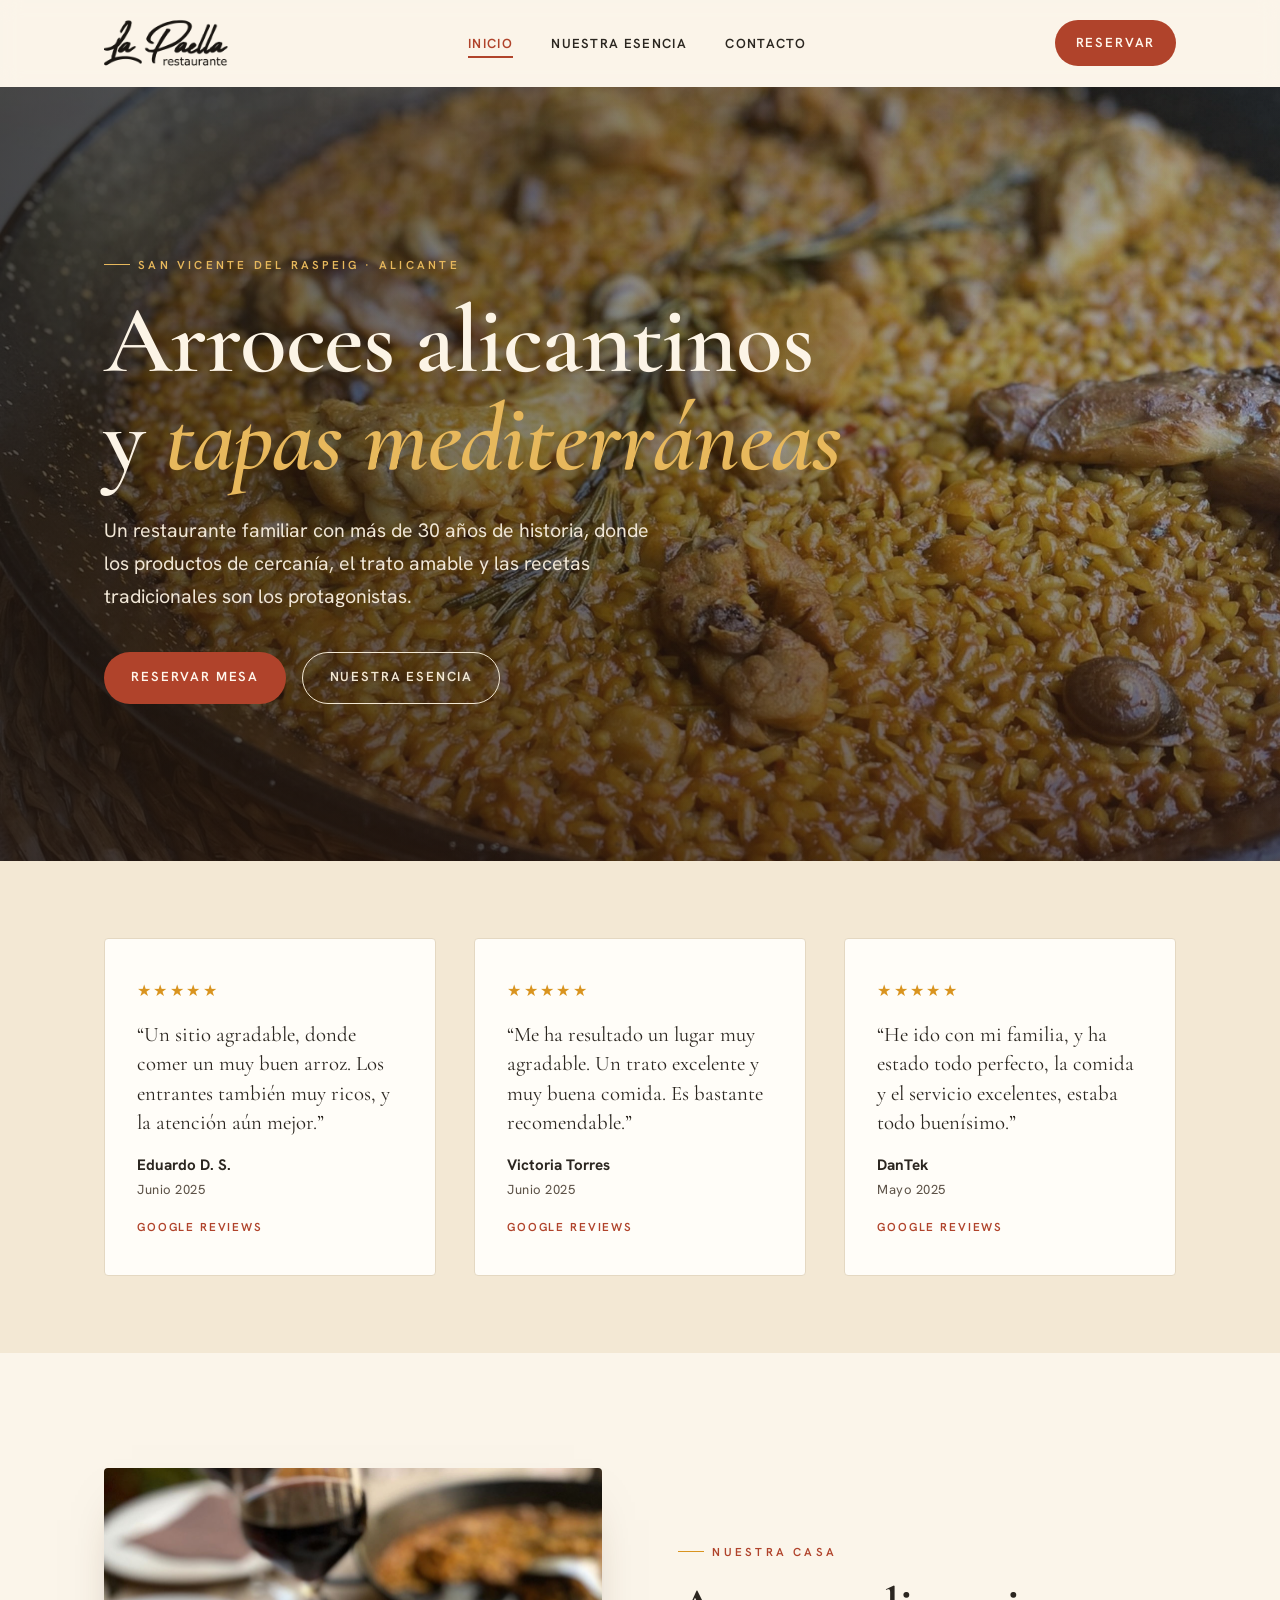
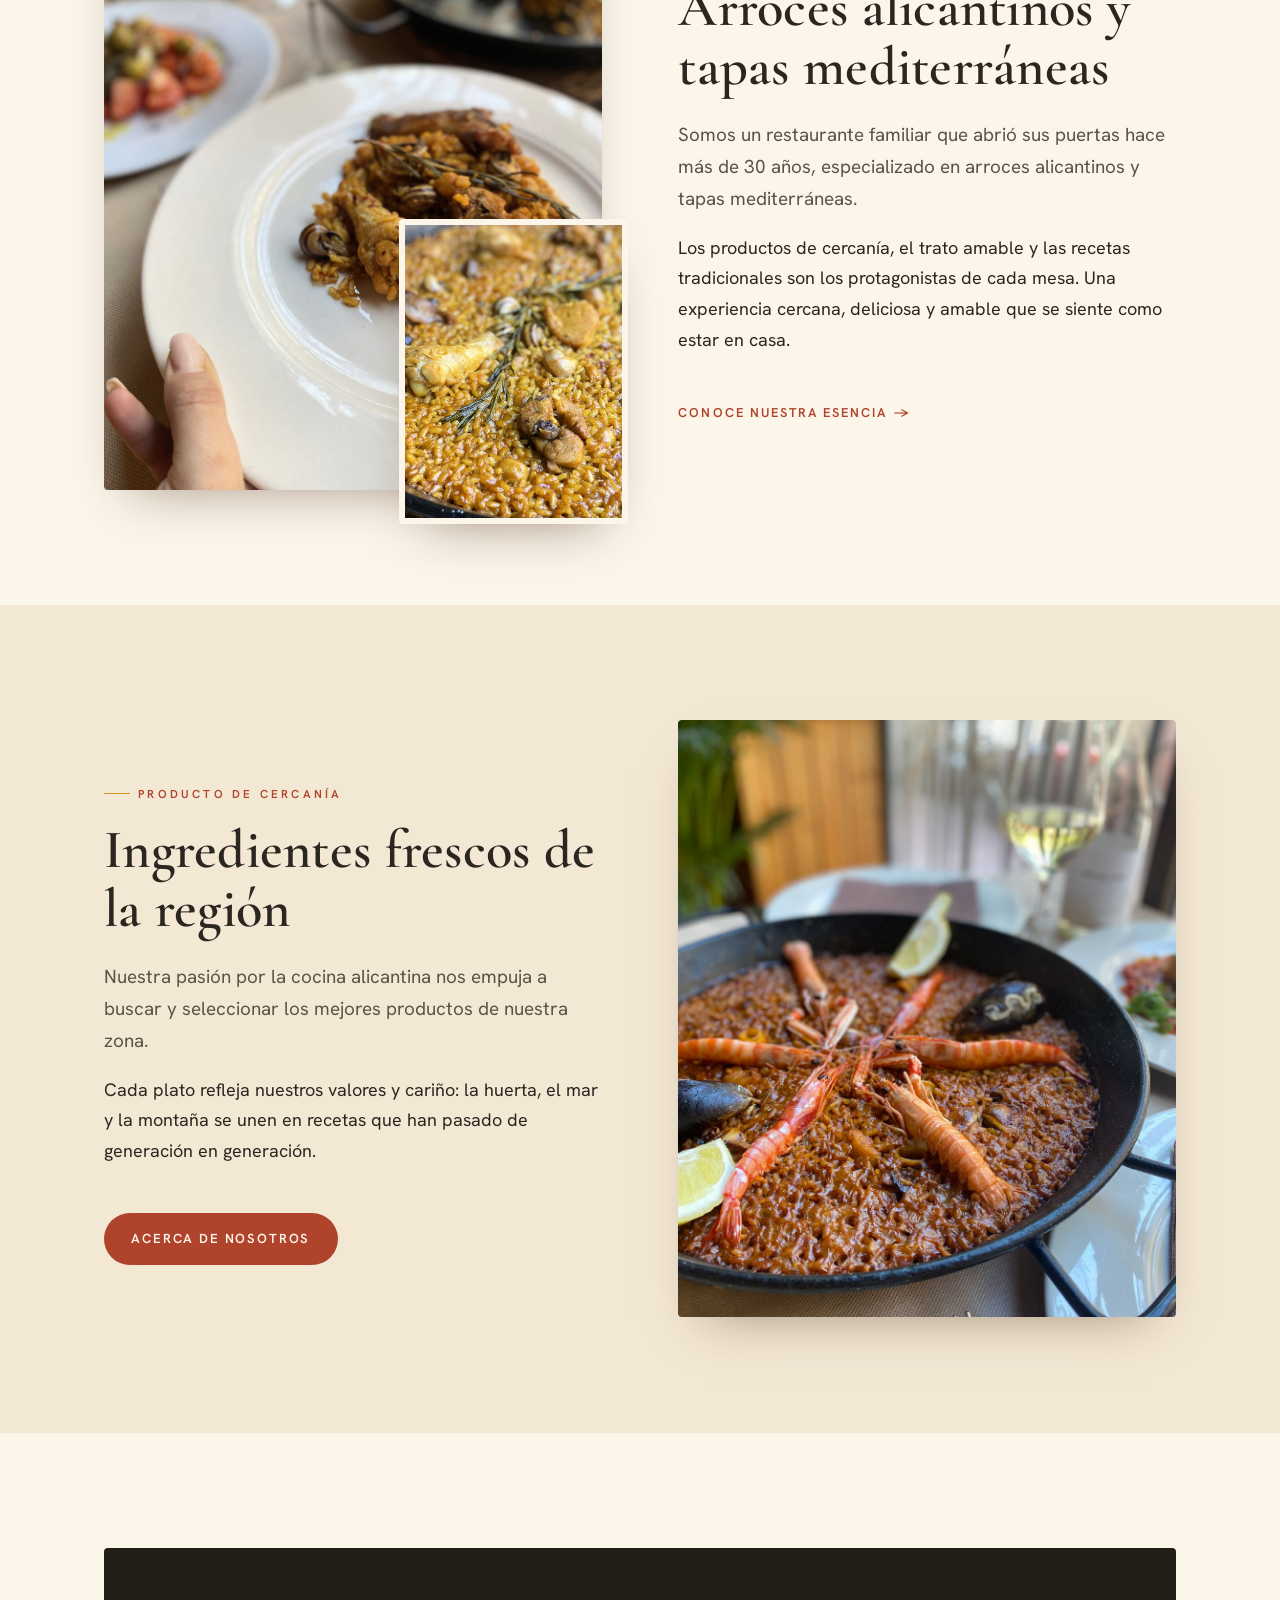
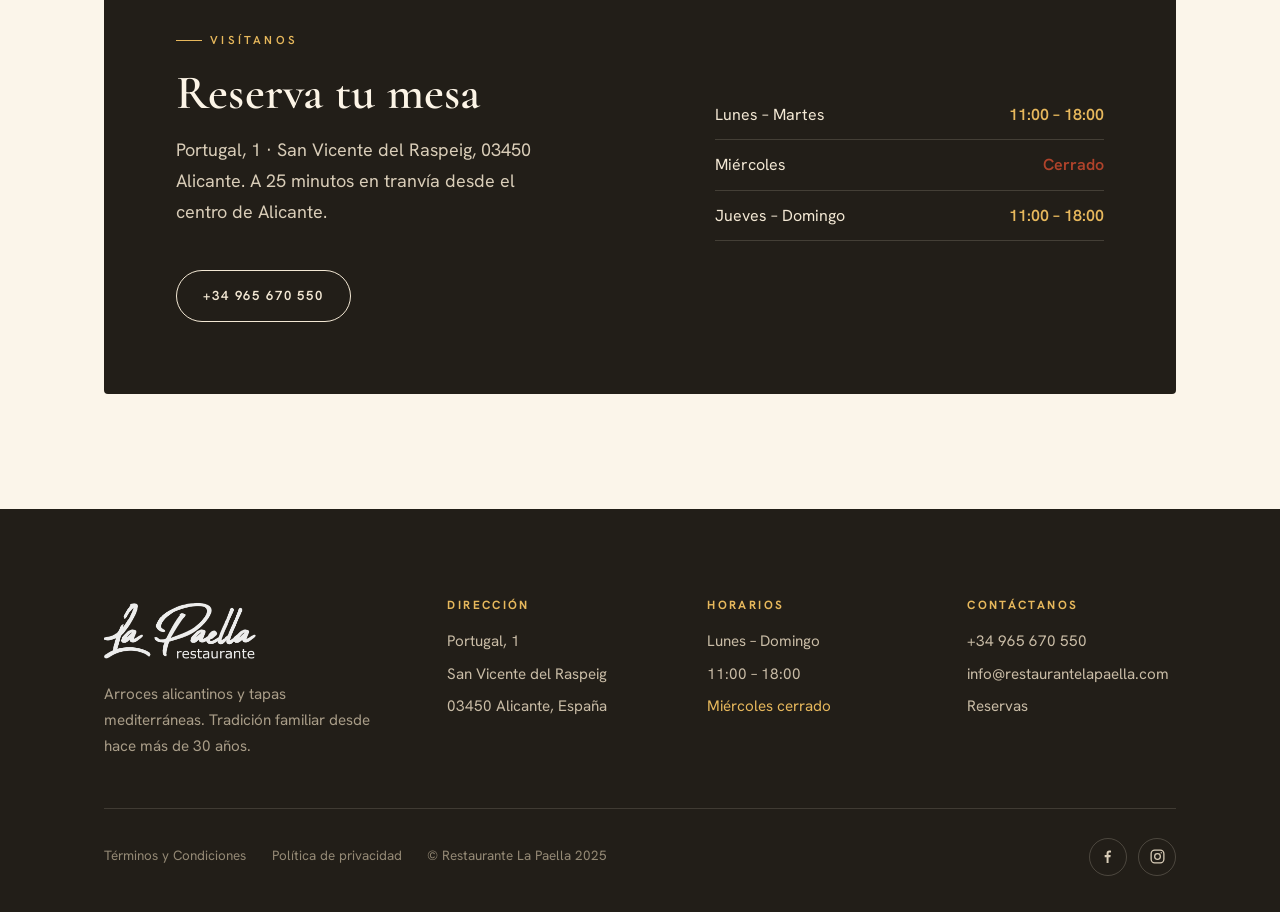
==== index.html @ 3f252e74 "Add files via upload" ====
<!DOCTYPE html>
<html lang="es">
<head>
<meta charset="UTF-8" />
<meta name="viewport" content="width=device-width, initial-scale=1" />
<title>Restaurante La Paella | Alicante</title>
<meta name="description" content="Restaurante La Paella está especializado en arroces de Alicante y tapas mediterráneas, donde el trato familiar y la hospitalidad completan una experiencia cercana, deliciosa y amable." />
<link rel="preconnect" href="https://fonts.googleapis.com" />
<link rel="preconnect" href="https://fonts.gstatic.com" crossorigin />
<link href="https://fonts.googleapis.com/css2?family=Cormorant+Garamond:ital,wght@0,400;0,500;0,600;0,700;1,400;1,500;1,600&family=Hanken+Grotesk:wght@400;500;600;700&display=swap" rel="stylesheet" />
<link rel="stylesheet" href="styles.css" />
</head>
<body>

<!-- ============ HEADER ============ -->
<header class="site-header">
  <div class="wrap nav">
    <a class="brand" href="index.html" aria-label="Restaurante La Paella — inicio">
      <img src="img/logo.png" alt="Restaurante La Paella" />
    </a>
    <button class="nav-toggle" aria-label="Abrir menú" aria-expanded="false"><span></span><span></span><span></span></button>
    <ul class="nav-links">
      <li><a href="index.html" class="active">Inicio</a></li>
      <li><a href="nuestra-esencia.html">Nuestra esencia</a></li>
      <li><a href="contacto.html">Contacto</a></li>
    </ul>
    <div class="nav-cta"><a class="btn btn-primary" href="tel:+34965670550">Reservar</a></div>
  </div>
</header>

<main>

<!-- ============ HERO ============ -->
<section class="hero">
  <img class="hero-bg" src="img/hero.jpg" alt="Arroz alicantino recién hecho" />
  <div class="wrap">
    <div class="hero-inner">
      <p class="eyebrow">San Vicente del Raspeig · Alicante</p>
      <h1>Arroces alicantinos y <em>tapas mediterráneas</em></h1>
      <p class="lead">Un restaurante familiar con más de 30 años de historia, donde los productos de cercanía, el trato amable y las recetas tradicionales son los protagonistas.</p>
      <div class="hero-actions">
        <a class="btn btn-primary" href="tel:+34965670550">Reservar mesa</a>
        <a class="btn btn-ghost light" href="nuestra-esencia.html">Nuestra esencia</a>
      </div>
    </div>
  </div>
</section>

<!-- ============ RESEÑAS ============ -->
<section class="section tight reviews">
  <div class="wrap">
    <div class="reviews-grid">
      <article class="review reveal">
        <div class="stars">★★★★★</div>
        <blockquote>“Un sitio agradable, donde comer un muy buen arroz. Los entrantes también muy ricos, y la atención aún mejor.”</blockquote>
        <div class="who"><strong>Eduardo D. S.</strong>Junio 2025</div>
        <a href="https://maps.app.goo.gl/wKK985CUQHAPB2dX6" target="_blank" rel="noopener">Google Reviews</a>
      </article>
      <article class="review reveal">
        <div class="stars">★★★★★</div>
        <blockquote>“Me ha resultado un lugar muy agradable. Un trato excelente y muy buena comida. Es bastante recomendable.”</blockquote>
        <div class="who"><strong>Victoria Torres</strong>Junio 2025</div>
        <a href="https://maps.app.goo.gl/SQvAb6a96hkcwhP96" target="_blank" rel="noopener">Google Reviews</a>
      </article>
      <article class="review reveal">
        <div class="stars">★★★★★</div>
        <blockquote>“He ido con mi familia, y ha estado todo perfecto, la comida y el servicio excelentes, estaba todo buenísimo.”</blockquote>
        <div class="who"><strong>DanTek</strong>Mayo 2025</div>
        <a href="https://maps.app.goo.gl/tTMEPfyHep7sGcgN9" target="_blank" rel="noopener">Google Reviews</a>
      </article>
    </div>
  </div>
</section>

<!-- ============ INTRO / HISTORIA ============ -->
<section class="section">
  <div class="wrap">
    <div class="split">
      <div class="split-media reveal">
        <div class="media-stack">
          <img class="img-main" src="img/home-portrait.jpg" alt="Plato tradicional de La Paella" />
          <img class="img-float" src="img/hero.jpg" alt="Detalle de un arroz alicantino" />
        </div>
      </div>
      <div class="split-body reveal">
        <p class="eyebrow">Nuestra casa</p>
        <h2>Arroces alicantinos y tapas mediterráneas</h2>
        <p class="lead">Somos un restaurante familiar que abrió sus puertas hace más de 30 años, especializado en arroces alicantinos y tapas mediterráneas.</p>
        <p>Los productos de cercanía, el trato amable y las recetas tradicionales son los protagonistas de cada mesa. Una experiencia cercana, deliciosa y amable que se siente como estar en casa.</p>
        <a class="textlink" href="nuestra-esencia.html">Conoce nuestra esencia</a>
      </div>
    </div>
  </div>
</section>

<!-- ============ INGREDIENTES ============ -->
<section class="section bg-cream-deep">
  <div class="wrap">
    <div class="split reverse">
      <div class="split-media reveal">
        <div class="single-media">
          <img src="img/ingredientes.jpeg" alt="Ingredientes frescos de la región de Alicante" />
        </div>
      </div>
      <div class="split-body reveal">
        <p class="eyebrow">Producto de cercanía</p>
        <h2>Ingredientes frescos de la región</h2>
        <p class="lead">Nuestra pasión por la cocina alicantina nos empuja a buscar y seleccionar los mejores productos de nuestra zona.</p>
        <p>Cada plato refleja nuestros valores y cariño: la huerta, el mar y la montaña se unen en recetas que han pasado de generación en generación.</p>
        <a class="btn btn-primary" href="nuestra-esencia.html">Acerca de nosotros</a>
      </div>
    </div>
  </div>
</section>

<!-- ============ HORARIOS / RESERVA ============ -->
<section class="section">
  <div class="wrap">
    <div class="band reveal">
      <div>
        <p class="eyebrow">Visítanos</p>
        <h2>Reserva tu mesa</h2>
        <p style="color:#D9CDB8; margin-top:1rem; max-width:36ch;">Portugal, 1 · San Vicente del Raspeig, 03450 Alicante. A 25 minutos en tranvía desde el centro de Alicante.</p>
        <a class="btn btn-ghost light" href="tel:+34965670550" style="margin-top:1.6rem;">+34 965 670 550</a>
      </div>
      <div class="hours-table">
        <div class="hours-row"><span>Lunes – Martes</span><span>11:00 – 18:00</span></div>
        <div class="hours-row closed"><span>Miércoles</span><span>Cerrado</span></div>
        <div class="hours-row"><span>Jueves – Domingo</span><span>11:00 – 18:00</span></div>
      </div>
    </div>
  </div>
</section>

</main>

<!-- ============ FOOTER ============ -->
<footer class="site-footer">
  <div class="wrap">
    <div class="footer-grid">
      <div class="footer-brand">
        <img src="img/logo.png" alt="Restaurante La Paella" />
        <p>Arroces alicantinos y tapas mediterráneas. Tradición familiar desde hace más de 30 años.</p>
      </div>
      <div class="footer-col">
        <h4>Dirección</h4>
        <p>Portugal, 1</p>
        <p>San Vicente del Raspeig</p>
        <p>03450 Alicante, España</p>
      </div>
      <div class="footer-col">
        <h4>Horarios</h4>
        <p>Lunes – Domingo</p>
        <p>11:00 – 18:00</p>
        <p style="color:var(--saffron-soft);">Miércoles cerrado</p>
      </div>
      <div class="footer-col">
        <h4>Contáctanos</h4>
        <p><a href="tel:+34965670550">+34 965 670 550</a></p>
        <p><a href="mailto:info@restaurantelapaella.com">info@restaurantelapaella.com</a></p>
        <p><a href="contacto.html">Reservas</a></p>
      </div>
    </div>
    <div class="footer-bottom">
      <div class="footer-legal">
        <a href="terminos.html">Términos y Condiciones</a>
        <a href="privacidad.html">Política de privacidad</a>
        <span>© Restaurante La Paella 2025</span>
      </div>
      <div class="footer-social">
        <a href="https://www.facebook.com/restaurantelapaellaalicante/" target="_blank" rel="noopener" aria-label="Facebook"><svg viewBox="0 0 24 24" fill="currentColor"><path d="M13.5 21v-8h2.6l.4-3h-3V8c0-.9.3-1.5 1.6-1.5H17V3.9C16.5 3.8 15.6 3.7 14.6 3.7c-2.3 0-3.9 1.4-3.9 4V10H8v3h2.7v8h2.8z"/></svg></a>
        <a href="https://www.instagram.com/lapaellaalicante/" target="_blank" rel="noopener" aria-label="Instagram"><svg viewBox="0 0 24 24" fill="none" stroke="currentColor" stroke-width="1.8"><rect x="3" y="3" width="18" height="18" rx="5"/><circle cx="12" cy="12" r="4"/><circle cx="17.3" cy="6.7" r="1" fill="currentColor" stroke="none"/></svg></a>
      </div>
    </div>
  </div>
</footer>

<script src="script.js"></script>
</body>
</html>
---- styles.css ----
/* =========================================================
   Restaurante La Paella — Diseño mediterráneo cálido
   ========================================================= */

:root {
  /* Paleta inspirada en la paella: azafrán, pimentón, oliva, arroz */
  --cream:       #FBF5EA;
  --cream-deep:  #F3E8D4;
  --card:        #FFFDF8;
  --ink:         #2B2620;
  --ink-soft:    #5C5247;
  --ink-faint:   #8A7F71;
  --paprika:     #B0432B;
  --paprika-dark:#8C3320;
  --saffron:     #D9941F;
  --saffron-soft:#E7B85C;
  --olive:       #6E7544;
  --line:        #E4D8C2;
  --line-soft:   #EFE6D5;

  --serif: "Cormorant Garamond", Georgia, "Times New Roman", serif;
  --sans:  "Hanken Grotesk", -apple-system, BlinkMacSystemFont, "Segoe UI", sans-serif;

  --maxw: 1200px;
  --gutter: clamp(20px, 5vw, 64px);
  --radius: 4px;
}

* { box-sizing: border-box; }

html { scroll-behavior: smooth; }

body {
  margin: 0;
  background: var(--cream);
  color: var(--ink);
  font-family: var(--sans);
  font-size: 18px;
  line-height: 1.7;
  -webkit-font-smoothing: antialiased;
  text-rendering: optimizeLegibility;
}

img { display: block; max-width: 100%; }

a { color: inherit; }

/* ---------- Tipografía ---------- */
h1, h2, h3, h4 {
  font-family: var(--serif);
  font-weight: 600;
  line-height: 1.08;
  margin: 0;
  letter-spacing: 0.005em;
}

.eyebrow {
  font-family: var(--sans);
  font-size: 0.72rem;
  font-weight: 600;
  letter-spacing: 0.28em;
  text-transform: uppercase;
  color: var(--paprika);
  margin: 0 0 1.1rem;
  display: inline-flex;
  align-items: center;
  gap: 0.7em;
}
.eyebrow::before {
  content: "";
  width: 26px;
  height: 1px;
  background: var(--saffron);
}
.eyebrow.center { justify-content: center; }
.eyebrow.center::after {
  content: "";
  width: 26px;
  height: 1px;
  background: var(--saffron);
}

p { margin: 0 0 1.1rem; }
p:last-child { margin-bottom: 0; }

.lead {
  font-size: 1.18rem;
  color: var(--ink-soft);
}

/* ---------- Layout helpers ---------- */
.wrap {
  width: 100%;
  max-width: var(--maxw);
  margin: 0 auto;
  padding-left: var(--gutter);
  padding-right: var(--gutter);
}
.section { padding: clamp(64px, 9vw, 130px) 0; }
.section.tight { padding: clamp(48px, 6vw, 84px) 0; }

.bg-cream-deep { background: var(--cream-deep); }
.bg-ink { background: #221E18; color: #F3E8D4; }

/* ---------- Botones ---------- */
.btn {
  display: inline-flex;
  align-items: center;
  gap: 0.6em;
  font-family: var(--sans);
  font-size: 0.82rem;
  font-weight: 600;
  letter-spacing: 0.14em;
  text-transform: uppercase;
  text-decoration: none;
  padding: 1.05em 2em;
  border-radius: 999px;
  border: 1.5px solid transparent;
  cursor: pointer;
  transition: transform .25s ease, background .25s ease, color .25s ease, border-color .25s ease;
}
.btn-primary {
  background: var(--paprika);
  color: #FFF6EC;
}
.btn-primary:hover { background: var(--paprika-dark); transform: translateY(-2px); }

.btn-ghost {
  border-color: currentColor;
  color: var(--ink);
}
.btn-ghost:hover { background: var(--ink); color: var(--cream); border-color: var(--ink); transform: translateY(-2px); }

.btn-ghost.light { color: #F3E8D4; }
.btn-ghost.light:hover { background: #F3E8D4; color: var(--ink); border-color: #F3E8D4; }

.textlink {
  font-family: var(--sans);
  font-size: 0.8rem;
  font-weight: 600;
  letter-spacing: 0.16em;
  text-transform: uppercase;
  text-decoration: none;
  color: var(--paprika);
  display: inline-flex;
  align-items: center;
  gap: 0.55em;
  transition: gap .25s ease;
}
.textlink:hover { gap: 0.95em; }
.textlink::after { content: "→"; font-size: 1.05em; }

/* ---------- Header ---------- */
.site-header {
  position: sticky;
  top: 0;
  z-index: 50;
  background: rgba(251, 245, 234, 0.82);
  backdrop-filter: blur(10px);
  border-bottom: 1px solid transparent;
  transition: border-color .3s ease, background .3s ease;
}
.site-header.scrolled { border-bottom-color: var(--line); }
.nav {
  display: flex;
  align-items: center;
  justify-content: space-between;
  gap: 2rem;
  height: 86px;
}
.brand img { height: 52px; width: auto; }
.nav-links {
  display: flex;
  align-items: center;
  gap: clamp(1.4rem, 3vw, 2.8rem);
  list-style: none;
  margin: 0;
  padding: 0;
}
.nav-links a {
  font-size: 0.82rem;
  font-weight: 600;
  letter-spacing: 0.1em;
  text-transform: uppercase;
  text-decoration: none;
  color: var(--ink);
  position: relative;
  padding: 0.4em 0;
  transition: color .2s ease;
}
.nav-links a::after {
  content: "";
  position: absolute;
  left: 0; bottom: 0;
  width: 0; height: 1.5px;
  background: var(--paprika);
  transition: width .28s ease;
}
.nav-links a:hover { color: var(--paprika); }
.nav-links a:hover::after,
.nav-links a.active::after { width: 100%; }
.nav-links a.active { color: var(--paprika); }

.nav-cta { margin-left: 0.5rem; }
.nav-cta .btn { padding: 0.8em 1.5em; }

.nav-toggle {
  display: none;
  background: none;
  border: none;
  cursor: pointer;
  padding: 8px;
  flex-direction: column;
  gap: 5px;
}
.nav-toggle span {
  width: 26px; height: 2px;
  background: var(--ink);
  transition: transform .3s ease, opacity .3s ease;
}

/* ---------- Hero ---------- */
.hero {
  position: relative;
  min-height: clamp(560px, 86vh, 820px);
  display: flex;
  align-items: center;
  color: #FCF4E6;
  overflow: hidden;
}
.hero-bg {
  position: absolute;
  inset: 0;
  object-fit: cover;
  width: 100%;
  height: 100%;
  z-index: 0;
}
.hero::after {
  content: "";
  position: absolute;
  inset: 0;
  background:
    linear-gradient(90deg, rgba(30,22,14,.66) 0%, rgba(30,22,14,.30) 55%, rgba(30,22,14,.12) 100%),
    linear-gradient(180deg, rgba(34,28,20,.30) 0%, rgba(34,28,20,.22) 35%, rgba(50,24,12,.62) 100%);
  z-index: 1;
}
.hero .wrap { position: relative; z-index: 2; }
.hero-inner { max-width: 760px; padding: 60px 0; }
.hero .eyebrow { color: var(--saffron-soft); }
.hero .eyebrow::before { background: var(--saffron-soft); }
.hero h1 {
  font-size: clamp(3rem, 8vw, 6rem);
  font-weight: 600;
  line-height: 1.02;
  letter-spacing: -0.01em;
}
.hero h1 em {
  font-style: italic;
  color: var(--saffron-soft);
}
.hero p.lead {
  color: #F0E6D6;
  max-width: 560px;
  margin-top: 1.6rem;
  font-size: 1.22rem;
}
.hero-actions {
  display: flex;
  flex-wrap: wrap;
  gap: 1rem;
  margin-top: 2.4rem;
}

/* ---------- Reviews strip ---------- */
.reviews { background: var(--cream-deep); }
.reviews-grid {
  display: grid;
  grid-template-columns: repeat(3, 1fr);
  gap: clamp(20px, 3vw, 40px);
}
.review {
  background: var(--card);
  border: 1px solid var(--line);
  border-radius: var(--radius);
  padding: 2.4rem 2rem;
  display: flex;
  flex-direction: column;
  gap: 1rem;
}
.stars { color: var(--saffron); letter-spacing: 0.15em; font-size: 1rem; }
.review blockquote {
  margin: 0;
  font-family: var(--serif);
  font-size: 1.3rem;
  line-height: 1.4;
  color: var(--ink);
}
.review .who {
  margin-top: auto;
  font-size: 0.82rem;
  letter-spacing: 0.04em;
  color: var(--ink-soft);
}
.review .who strong { color: var(--ink); display: block; font-size: 0.95rem; letter-spacing: 0; }
.review a {
  font-size: 0.72rem;
  font-weight: 600;
  letter-spacing: 0.16em;
  text-transform: uppercase;
  text-decoration: none;
  color: var(--paprika);
}
.review a:hover { text-decoration: underline; }

/* ---------- Split feature ---------- */
.split {
  display: grid;
  grid-template-columns: 1fr 1fr;
  gap: clamp(36px, 6vw, 96px);
  align-items: center;
}
.split.reverse .split-media { order: 2; }
.split-body h2 {
  font-size: clamp(2.2rem, 4.4vw, 3.4rem);
  margin-bottom: 1.4rem;
}
.split-body .btn, .split-body .textlink { margin-top: 1.8rem; }

.media-stack { position: relative; }
.media-stack img {
  width: 100%;
  border-radius: var(--radius);
  object-fit: cover;
  box-shadow: 0 24px 50px -28px rgba(70, 40, 20, .5);
}
.media-stack .img-main { aspect-ratio: 4 / 5; }
.media-stack .img-float {
  position: absolute;
  width: 46%;
  aspect-ratio: 3 / 4;
  bottom: -34px;
  right: -26px;
  border: 6px solid var(--cream);
}
.split.reverse .media-stack .img-float { right: auto; left: -26px; }

.single-media img {
  width: 100%;
  border-radius: var(--radius);
  object-fit: cover;
  aspect-ratio: 5 / 6;
  box-shadow: 0 24px 50px -28px rgba(70, 40, 20, .5);
}

/* ---------- Section heading ---------- */
.section-head {
  max-width: 720px;
  margin: 0 auto clamp(40px, 6vw, 72px);
  text-align: center;
}
.section-head h2 { font-size: clamp(2.3rem, 5vw, 3.8rem); }
.section-head p { margin-top: 1.2rem; }

/* ---------- Menu categories ---------- */
.menu-list {
  display: grid;
  gap: 0;
  border-top: 1px solid var(--line);
}
.menu-row {
  display: grid;
  grid-template-columns: minmax(180px, 0.5fr) 1.5fr auto;
  gap: clamp(20px, 4vw, 56px);
  align-items: baseline;
  padding: clamp(28px, 4vw, 46px) 0;
  border-bottom: 1px solid var(--line);
  transition: background .3s ease;
}
.menu-row:hover { background: rgba(217, 148, 31, 0.06); }
.menu-row .cat {
  font-family: var(--serif);
  font-style: italic;
  font-size: 1.5rem;
  color: var(--paprika);
}
.menu-row h3 {
  font-size: clamp(1.5rem, 2.6vw, 2.1rem);
  margin-bottom: 0.6rem;
}
.menu-row p { color: var(--ink-soft); margin: 0; }
.menu-row .num {
  font-family: var(--serif);
  font-size: 1.4rem;
  color: var(--ink-faint);
}

/* ---------- Hours band ---------- */
.band {
  background: #221E18;
  color: #F3E8D4;
  border-radius: var(--radius);
  padding: clamp(40px, 6vw, 72px);
  display: grid;
  grid-template-columns: 1.2fr 1fr;
  gap: clamp(32px, 6vw, 72px);
  align-items: center;
}
.band h2 { font-size: clamp(2rem, 4vw, 3rem); color: #FCF4E6; }
.band .eyebrow { color: var(--saffron-soft); }
.band .eyebrow::before { background: var(--saffron-soft); }
.hours-table { display: grid; gap: 0.7rem; }
.hours-row {
  display: flex;
  justify-content: space-between;
  gap: 1rem;
  padding-bottom: 0.7rem;
  border-bottom: 1px solid rgba(243,232,212,.16);
  font-size: 1rem;
}
.hours-row span:last-child { color: var(--saffron-soft); font-weight: 600; }
.hours-row.closed span:last-child { color: var(--paprika); }

/* ---------- Page hero (interior) ---------- */
.page-hero {
  padding: clamp(72px, 11vw, 150px) 0 clamp(40px, 6vw, 70px);
  text-align: center;
  background: var(--cream-deep);
}
.page-hero h1 { font-size: clamp(3rem, 7vw, 5.4rem); }
.page-hero p { margin: 1.4rem auto 0; max-width: 620px; color: var(--ink-soft); }

/* ---------- Contact ---------- */
.contact-grid {
  display: grid;
  grid-template-columns: 0.9fr 1.1fr;
  gap: clamp(40px, 6vw, 80px);
  align-items: start;
}
.contact-block { margin-bottom: 2.6rem; }
.contact-block:last-child { margin-bottom: 0; }
.contact-block h3 {
  font-size: 0.78rem;
  font-family: var(--sans);
  font-weight: 700;
  letter-spacing: 0.2em;
  text-transform: uppercase;
  color: var(--paprika);
  margin-bottom: 0.7rem;
}
.contact-block a { color: var(--ink); text-decoration: none; }
.contact-block a:hover { color: var(--paprika); }
.contact-block .big {
  font-family: var(--serif);
  font-size: clamp(1.6rem, 3vw, 2.2rem);
}
.socials { display: flex; gap: 0.8rem; }
.socials a {
  width: 46px; height: 46px;
  border: 1px solid var(--line);
  border-radius: 50%;
  display: grid;
  place-items: center;
  color: var(--ink);
  transition: background .25s ease, color .25s ease, border-color .25s ease;
}
.socials a:hover { background: var(--paprika); color: #fff; border-color: var(--paprika); }
.socials svg { width: 20px; height: 20px; }

.map-frame {
  border-radius: var(--radius);
  overflow: hidden;
  border: 1px solid var(--line);
  box-shadow: 0 24px 50px -30px rgba(70, 40, 20, .5);
}
.map-frame iframe { display: block; width: 100%; height: 100%; min-height: 460px; border: 0; }

/* ---------- Legal / prose ---------- */
.prose { max-width: 760px; margin: 0 auto; }
.prose h2 { font-size: clamp(1.7rem, 3vw, 2.3rem); margin: 2.6rem 0 0.9rem; }
.prose h2:first-child { margin-top: 0; }
.prose p, .prose li { color: var(--ink-soft); }
.prose ul { padding-left: 1.2rem; }
.prose li { margin-bottom: 0.5rem; }
.prose .note {
  background: var(--cream-deep);
  border-left: 3px solid var(--saffron);
  padding: 1.2rem 1.4rem;
  border-radius: var(--radius);
  font-size: 0.95rem;
  color: var(--ink-soft);
  margin-bottom: 2rem;
}

/* ---------- Footer ---------- */
.site-footer {
  background: #221E18;
  color: #D9CDB8;
  padding: clamp(56px, 7vw, 90px) 0 36px;
  font-size: 0.95rem;
}
.footer-grid {
  display: grid;
  grid-template-columns: 1.4fr 1fr 1fr 1fr;
  gap: clamp(28px, 4vw, 56px);
  padding-bottom: 3rem;
  border-bottom: 1px solid rgba(243,232,212,.14);
}
.footer-brand img { height: 64px; width: auto; margin-bottom: 1.2rem; filter: brightness(0) invert(1); opacity: .92; }
.footer-brand p { color: #A99D88; max-width: 280px; font-size: 0.95rem; }
.footer-col h4 {
  font-family: var(--sans);
  font-size: 0.74rem;
  font-weight: 700;
  letter-spacing: 0.2em;
  text-transform: uppercase;
  color: var(--saffron-soft);
  margin-bottom: 1.1rem;
}
.footer-col p { margin-bottom: 0.4rem; color: #C9BCA6; }
.footer-col a { color: #C9BCA6; text-decoration: none; }
.footer-col a:hover { color: #FCF4E6; }
.footer-bottom {
  display: flex;
  flex-wrap: wrap;
  align-items: center;
  justify-content: space-between;
  gap: 1.2rem;
  padding-top: 1.8rem;
  font-size: 0.84rem;
  color: #948975;
}
.footer-legal { display: flex; gap: 1.6rem; flex-wrap: wrap; }
.footer-legal a { color: #948975; text-decoration: none; }
.footer-legal a:hover { color: #FCF4E6; }
.footer-social { display: flex; gap: 0.7rem; }
.footer-social a {
  width: 38px; height: 38px;
  border: 1px solid rgba(243,232,212,.2);
  border-radius: 50%;
  display: grid; place-items: center;
  color: #D9CDB8;
  transition: background .25s ease, color .25s ease, border-color .25s ease;
}
.footer-social a:hover { background: var(--saffron); color: #221E18; border-color: var(--saffron); }
.footer-social svg { width: 17px; height: 17px; }

/* ---------- Reveal animation ---------- */
@media (prefers-reduced-motion: no-preference) {
  .reveal {
    opacity: 0;
    transform: translateY(26px);
    transition: opacity .8s ease, transform .8s cubic-bezier(.16,.84,.44,1);
  }
  .reveal.in { opacity: 1; transform: none; }
}

/* ---------- Responsive ---------- */
@media (max-width: 900px) {
  body { font-size: 17px; }
  .split, .contact-grid, .band { grid-template-columns: 1fr; }
  .split.reverse .split-media { order: 0; }
  .reviews-grid { grid-template-columns: 1fr; }
  .footer-grid { grid-template-columns: 1fr 1fr; }
  .menu-row { grid-template-columns: 1fr; gap: 0.5rem; }
  .menu-row .num { display: none; }
  .media-stack .img-float { position: static; width: 60%; margin: -50px 0 0 auto; }
  .band { text-align: left; }

  .nav-toggle { display: flex; }
  .nav-cta { display: none; }
  .nav-links {
    position: fixed;
    inset: 86px 0 auto 0;
    flex-direction: column;
    align-items: flex-start;
    gap: 0;
    background: var(--cream);
    border-bottom: 1px solid var(--line);
    padding: 0 var(--gutter);
    max-height: 0;
    overflow: hidden;
    transition: max-height .35s ease, padding .35s ease;
  }
  .nav-links.open { max-height: 360px; padding: 1rem var(--gutter) 1.6rem; }
  .nav-links li { width: 100%; }
  .nav-links a { display: block; width: 100%; padding: 0.9rem 0; border-bottom: 1px solid var(--line-soft); font-size: 0.95rem; }
  .nav-toggle.open span:nth-child(1) { transform: translateY(7px) rotate(45deg); }
  .nav-toggle.open span:nth-child(2) { opacity: 0; }
  .nav-toggle.open span:nth-child(3) { transform: translateY(-7px) rotate(-45deg); }
}

@media (max-width: 560px) {
  .footer-grid { grid-template-columns: 1fr; }
  .hero-actions .btn { width: 100%; justify-content: center; }
}
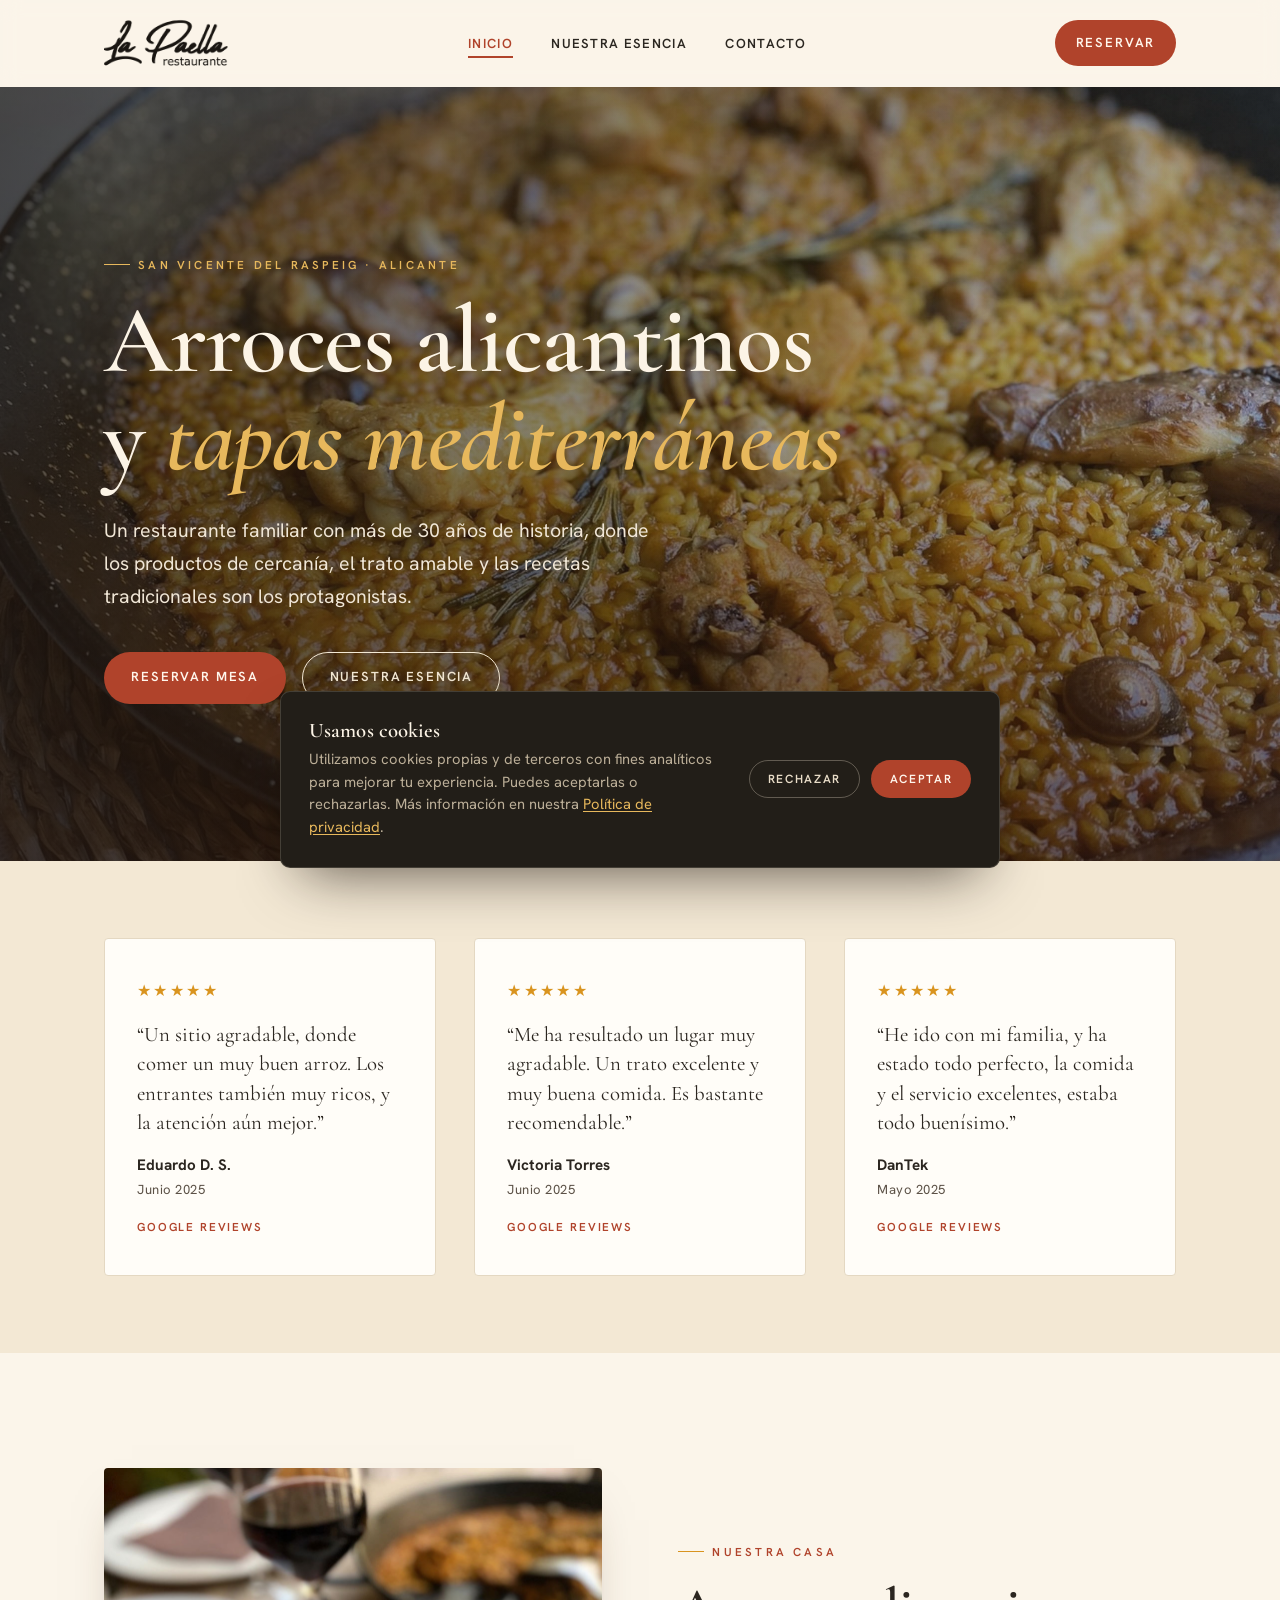
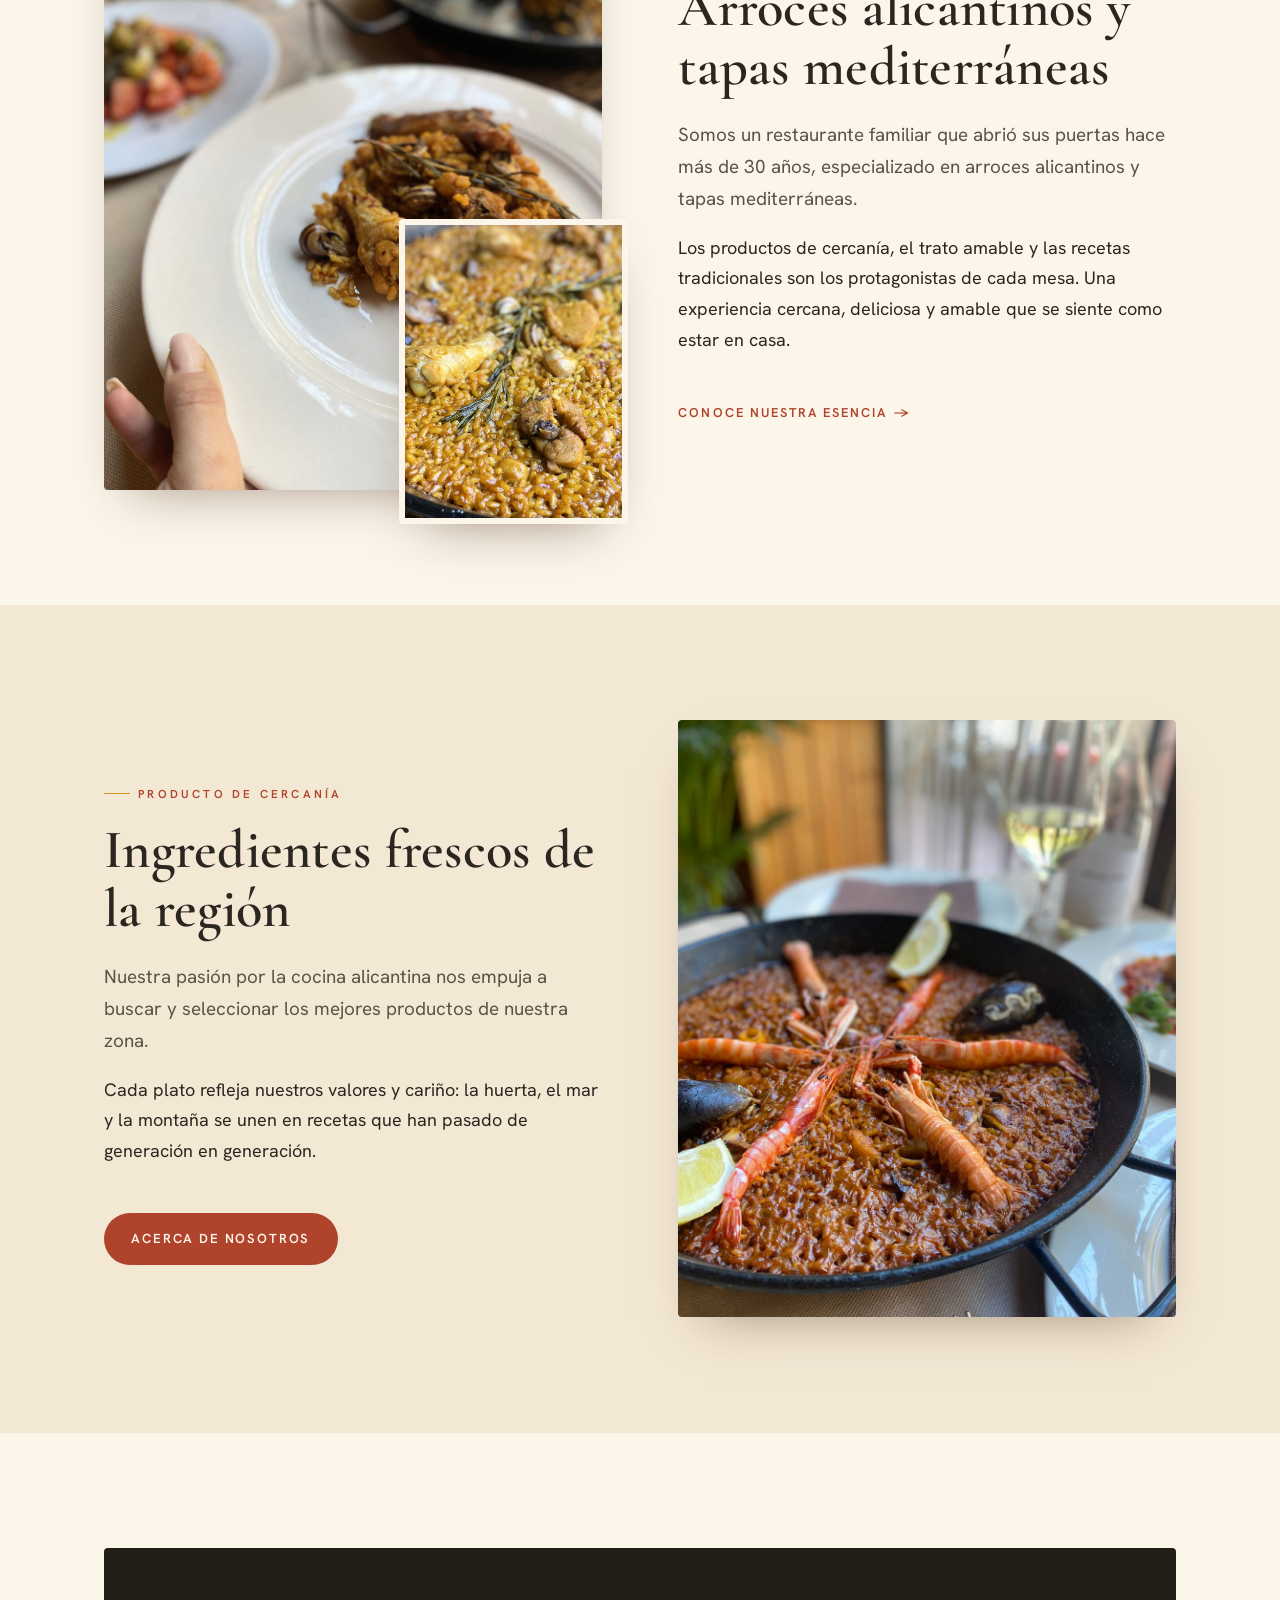
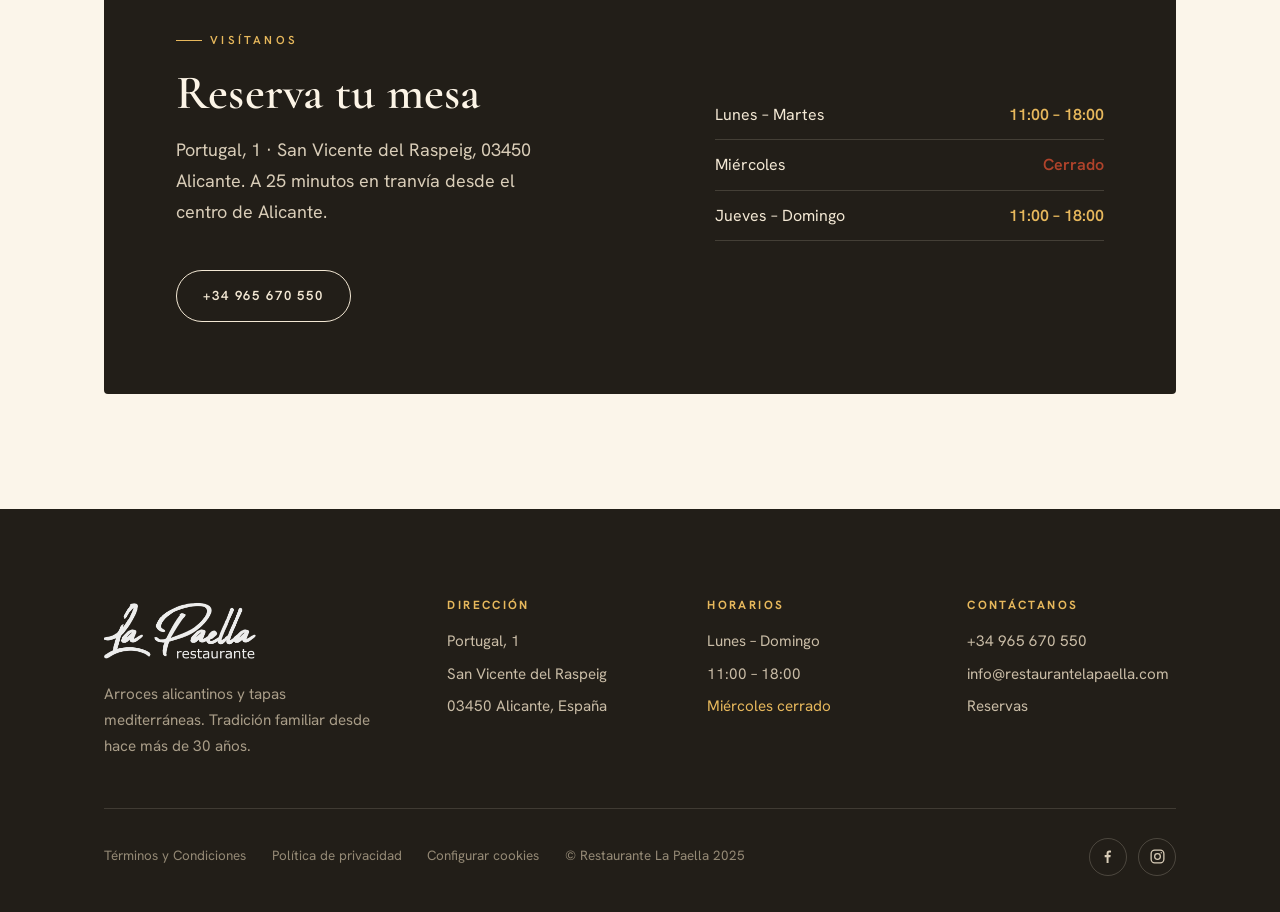
==== commit 5d424e7e: "Add files via upload" ====
--- a/index.html
+++ b/index.html
@@ -165,6 +165,7 @@
       <div class="footer-legal">
         <a href="terminos.html">Términos y Condiciones</a>
         <a href="privacidad.html">Política de privacidad</a>
+        <a href="#" id="cookie-settings">Configurar cookies</a>
         <span>© Restaurante La Paella 2025</span>
       </div>
       <div class="footer-social">
@@ -176,5 +177,6 @@
 </footer>
 
 <script src="script.js"></script>
+<script src="cookies.js"></script>
 </body>
 </html>
--- a/styles.css
+++ b/styles.css
@@ -594,3 +594,62 @@
   .footer-grid { grid-template-columns: 1fr; }
   .hero-actions .btn { width: 100%; justify-content: center; }
 }
+
+/* ---------- Banner de cookies ---------- */
+.cookie-banner {
+  position: fixed;
+  left: 50%;
+  bottom: clamp(16px, 4vw, 32px);
+  transform: translate(-50%, 24px);
+  z-index: 120;
+  width: min(720px, calc(100% - 32px));
+  background: #221E18;
+  color: #E9DDC8;
+  border: 1px solid rgba(243,232,212,.16);
+  border-radius: 10px;
+  box-shadow: 0 24px 60px -22px rgba(20, 12, 6, .7);
+  padding: clamp(20px, 3vw, 28px);
+  display: grid;
+  grid-template-columns: 1fr auto;
+  align-items: center;
+  gap: clamp(16px, 3vw, 32px);
+  opacity: 0;
+  visibility: hidden;
+  transition: opacity .45s ease, transform .45s cubic-bezier(.16,.84,.44,1), visibility .45s;
+}
+.cookie-banner.show { opacity: 1; visibility: visible; transform: translate(-50%, 0); }
+.cookie-banner h4 {
+  font-family: var(--serif);
+  font-size: 1.3rem;
+  color: #FCF4E6;
+  margin-bottom: 0.35rem;
+}
+.cookie-banner p {
+  margin: 0;
+  font-size: 0.92rem;
+  line-height: 1.55;
+  color: #BCAF98;
+}
+.cookie-banner a { color: var(--saffron-soft); text-decoration: underline; text-underline-offset: 2px; }
+.cookie-actions {
+  display: flex;
+  gap: 0.7rem;
+  flex-shrink: 0;
+}
+.cookie-actions .btn {
+  padding: 0.85em 1.5em;
+  font-size: 0.74rem;
+  white-space: nowrap;
+}
+.btn-cookie-reject {
+  background: transparent;
+  color: #E9DDC8;
+  border: 1.5px solid rgba(243,232,212,.3);
+}
+.btn-cookie-reject:hover { background: rgba(243,232,212,.1); border-color: rgba(243,232,212,.5); transform: translateY(-2px); }
+
+@media (max-width: 640px) {
+  .cookie-banner { grid-template-columns: 1fr; gap: 16px; }
+  .cookie-actions { width: 100%; }
+  .cookie-actions .btn { flex: 1; justify-content: center; }
+}
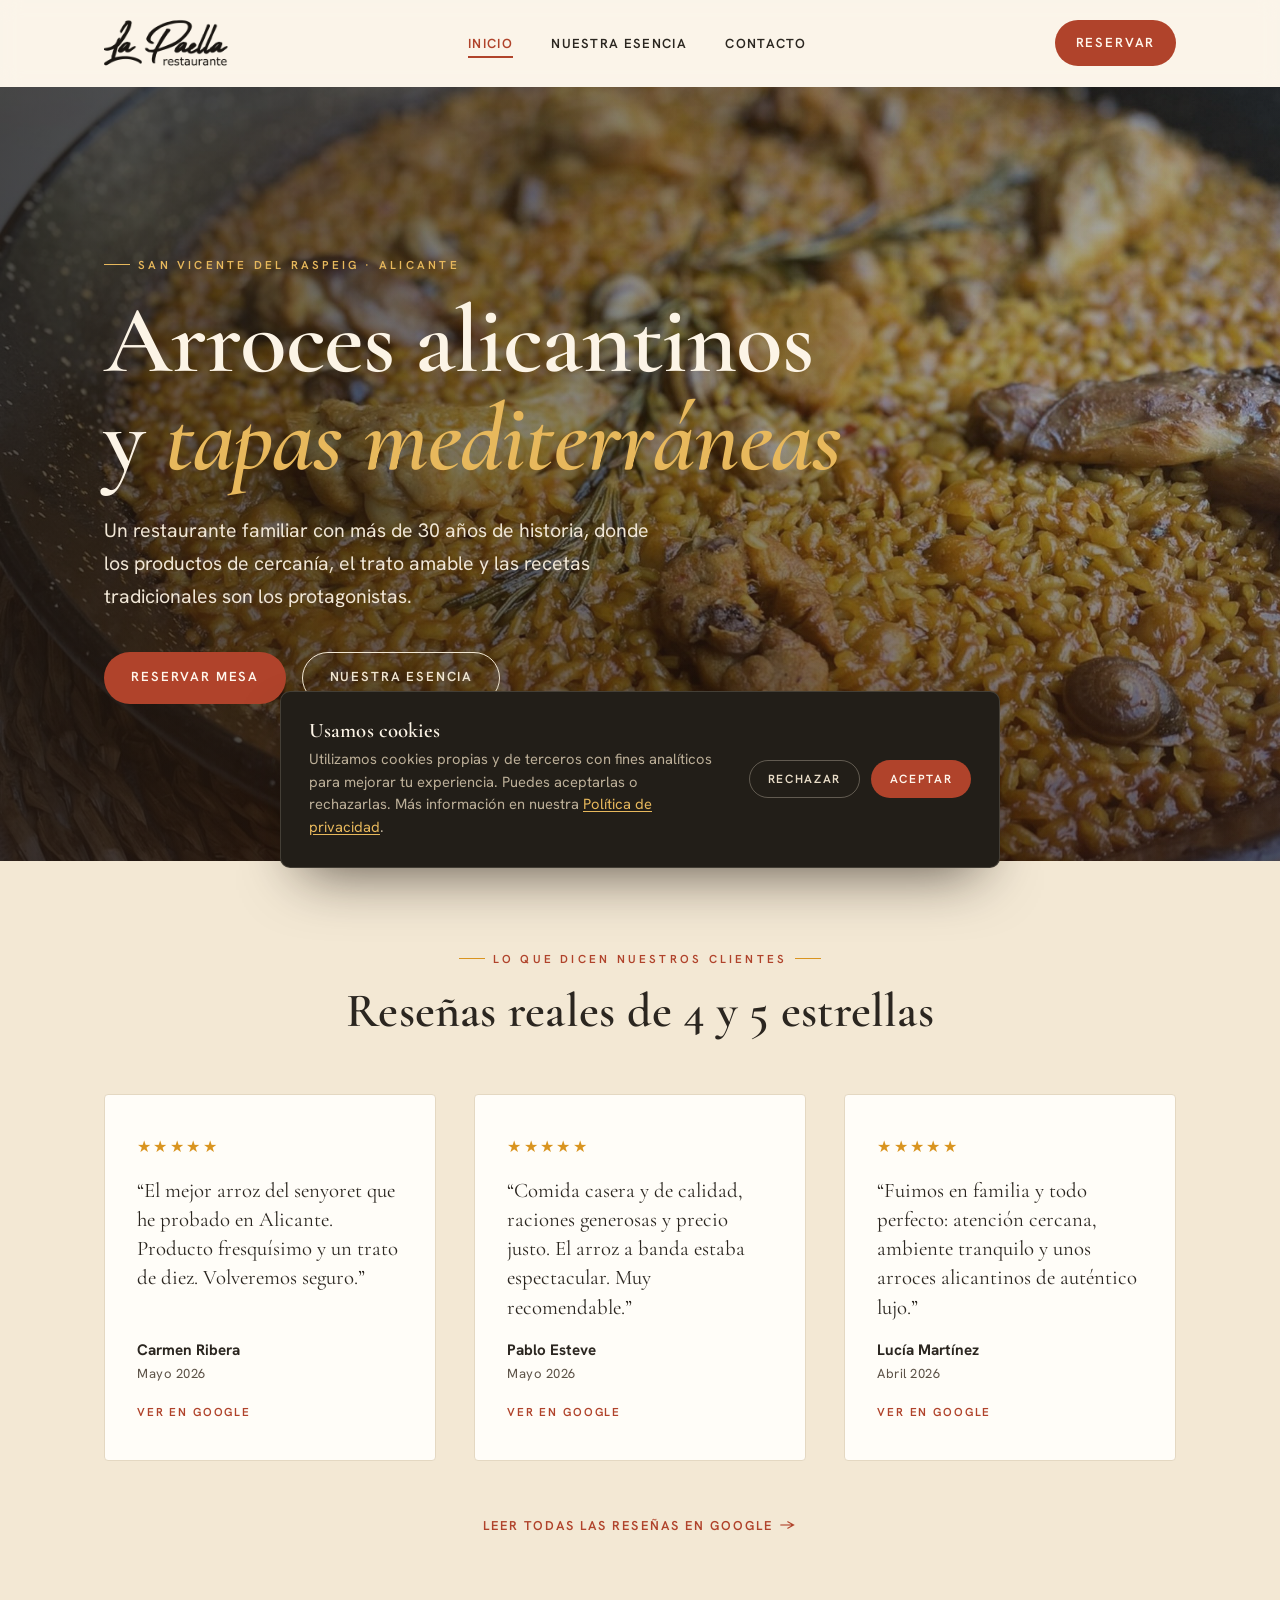
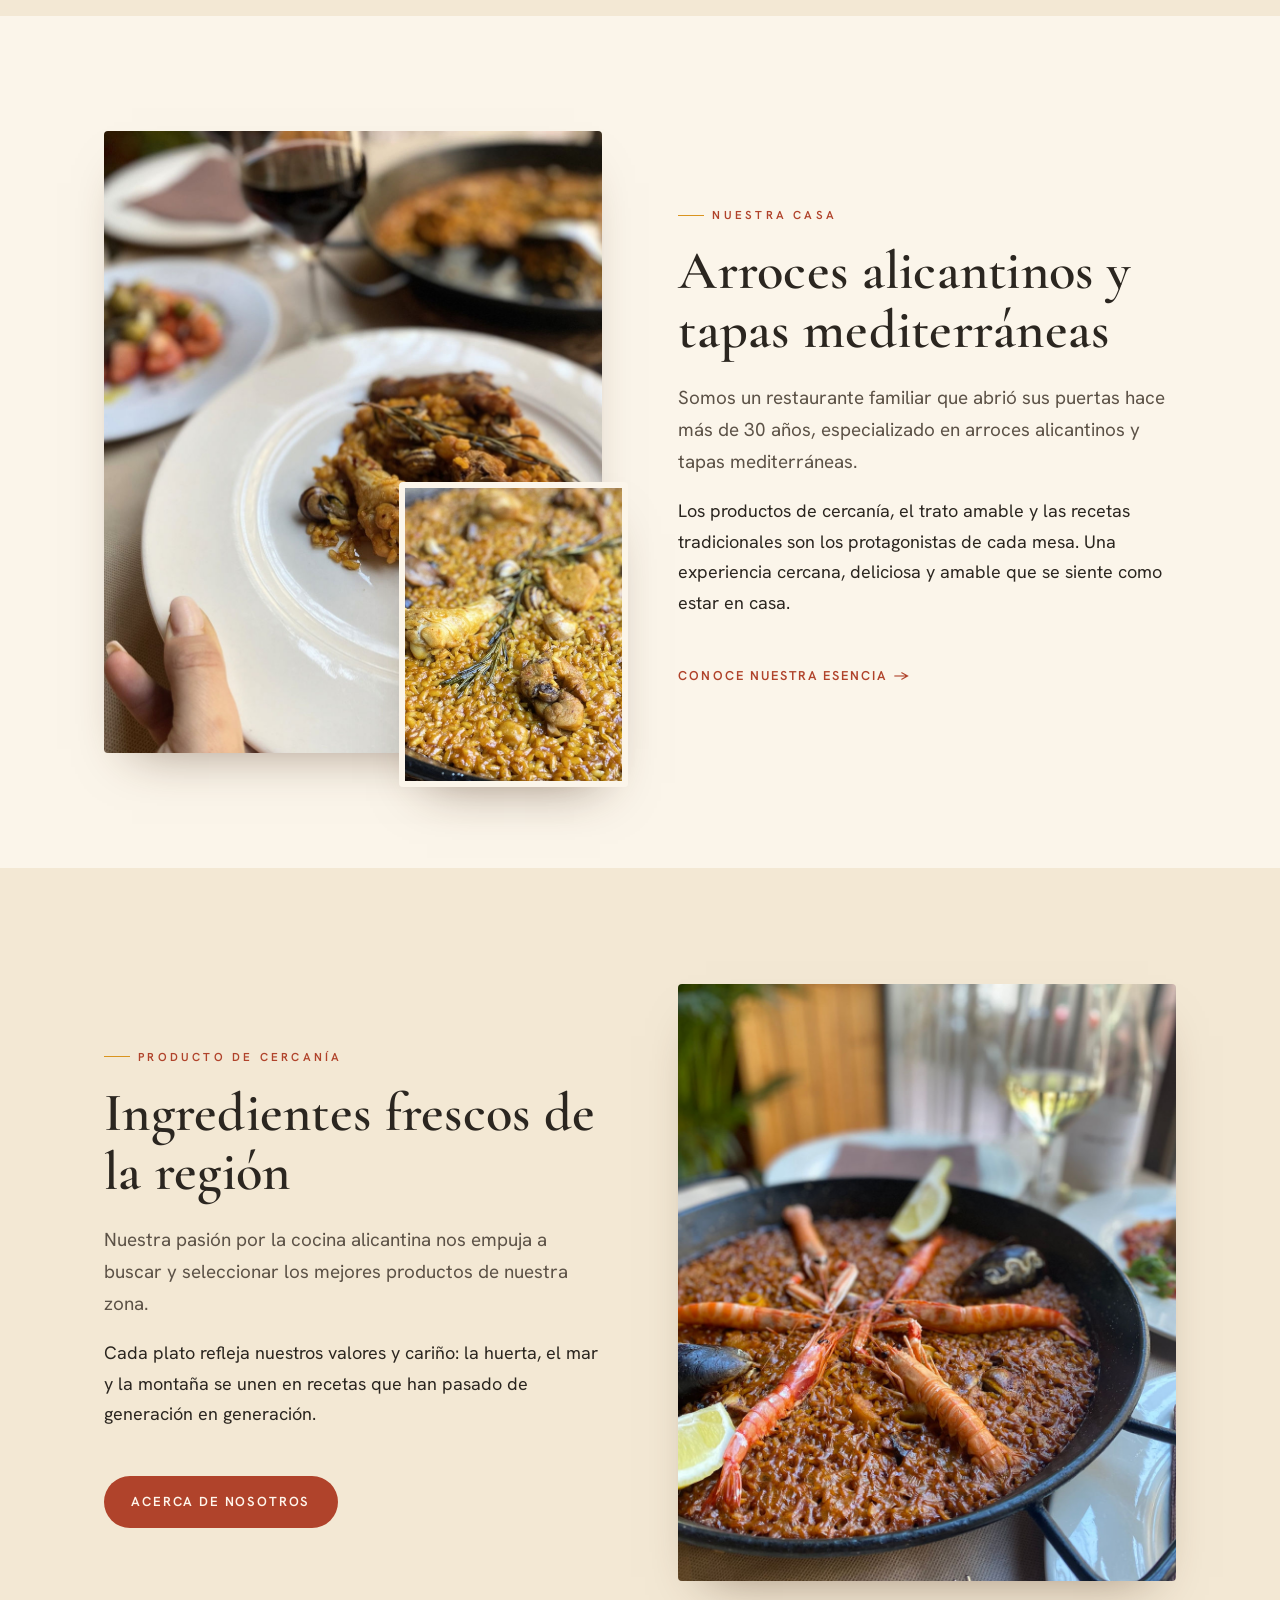
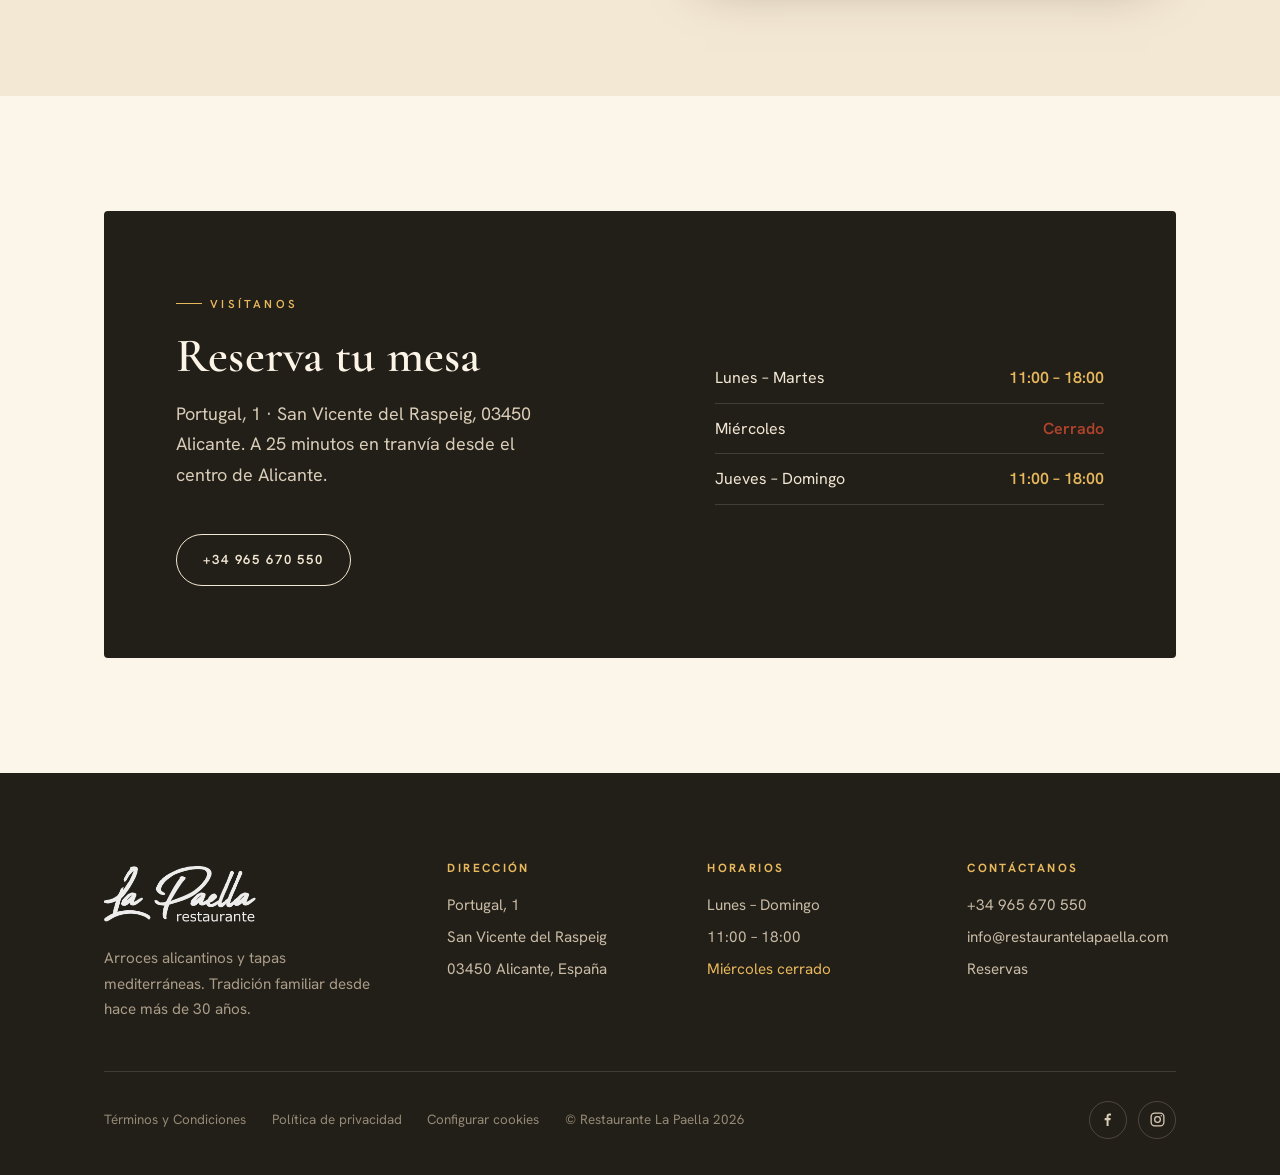
==== commit 4cef972f: "Add files via upload" ====
--- a/index.html
+++ b/index.html
@@ -3,12 +3,138 @@
 <head>
 <meta charset="UTF-8" />
 <meta name="viewport" content="width=device-width, initial-scale=1" />
-<title>Restaurante La Paella | Alicante</title>
-<meta name="description" content="Restaurante La Paella está especializado en arroces de Alicante y tapas mediterráneas, donde el trato familiar y la hospitalidad completan una experiencia cercana, deliciosa y amable." />
+<title>Restaurante La Paella | Arroces alicantinos en San Vicente del Raspeig (Alicante)</title>
+<meta name="description" content="Restaurante La Paella, especializado en arroces alicantinos y tapas mediterráneas en San Vicente del Raspeig (Alicante). Cocina tradicional familiar, producto fresco de cercanía y trato cercano desde hace más de 30 años." />
+<meta name="keywords" content="restaurante La Paella, paella Alicante, arroces alicantinos, restaurante San Vicente del Raspeig, arroz del senyoret, paella valenciana Alicante, tapas mediterráneas, restaurante arroces Alicante, comer paella Alicante, restaurante familiar Alicante, mejor arroz Alicante, dónde comer paella en Alicante, restaurante tradicional Alicante, arroz a banda, paella de marisco Alicante" />
+<meta name="author" content="Restaurante La Paella" />
+<meta name="robots" content="index, follow, max-image-preview:large" />
+<meta name="theme-color" content="#221E18" />
+<meta name="geo.region" content="ES-A" />
+<meta name="geo.placename" content="San Vicente del Raspeig, Alicante" />
+<meta name="geo.position" content="38.3964;-0.5253" />
+<meta name="ICBM" content="38.3964, -0.5253" />
+<link rel="canonical" href="https://www.restaurantelapaella.com/" />
+
+<!-- Open Graph -->
+<meta property="og:type" content="restaurant" />
+<meta property="og:site_name" content="Restaurante La Paella" />
+<meta property="og:locale" content="es_ES" />
+<meta property="og:title" content="Restaurante La Paella | Arroces alicantinos en San Vicente del Raspeig (Alicante)" />
+<meta property="og:description" content="Restaurante La Paella, especializado en arroces alicantinos y tapas mediterráneas en San Vicente del Raspeig (Alicante). Cocina tradicional familiar, producto fresco de cercanía y trato cercano desde hace más de 30 años." />
+<meta property="og:url" content="https://www.restaurantelapaella.com/" />
+<meta property="og:image" content="https://www.restaurantelapaella.com/img/hero.jpg" />
+
+<!-- Twitter -->
+<meta name="twitter:card" content="summary_large_image" />
+<meta name="twitter:title" content="Restaurante La Paella | Arroces alicantinos en San Vicente del Raspeig (Alicante)" />
+<meta name="twitter:description" content="Restaurante La Paella, especializado en arroces alicantinos y tapas mediterráneas en San Vicente del Raspeig (Alicante). Cocina tradicional familiar, producto fresco de cercanía y trato cercano desde hace más de 30 años." />
+<meta name="twitter:image" content="https://www.restaurantelapaella.com/img/hero.jpg" />
 <link rel="preconnect" href="https://fonts.googleapis.com" />
 <link rel="preconnect" href="https://fonts.gstatic.com" crossorigin />
 <link href="https://fonts.googleapis.com/css2?family=Cormorant+Garamond:ital,wght@0,400;0,500;0,600;0,700;1,400;1,500;1,600&family=Hanken+Grotesk:wght@400;500;600;700&display=swap" rel="stylesheet" />
 <link rel="stylesheet" href="styles.css" />
+<script type="application/ld+json">
+{
+  "@context": "https://schema.org",
+  "@type": "Restaurant",
+  "@id": "https://www.restaurantelapaella.com/#restaurant",
+  "name": "Restaurante La Paella",
+  "image": "https://www.restaurantelapaella.com/img/hero.jpg",
+  "url": "https://www.restaurantelapaella.com/",
+  "telephone": "+34965670550",
+  "email": "info@restaurantelapaella.com",
+  "priceRange": "€€",
+  "servesCuisine": [
+    "Arroces alicantinos",
+    "Cocina mediterránea",
+    "Cocina española",
+    "Tapas"
+  ],
+  "address": {
+    "@type": "PostalAddress",
+    "streetAddress": "Calle Portugal, 1",
+    "addressLocality": "San Vicente del Raspeig",
+    "addressRegion": "Alicante",
+    "postalCode": "03450",
+    "addressCountry": "ES"
+  },
+  "geo": {
+    "@type": "GeoCoordinates",
+    "latitude": 38.3964,
+    "longitude": -0.5253
+  },
+  "hasMap": "https://maps.app.goo.gl/wKK985CUQHAPB2dX6",
+  "openingHoursSpecification": [
+    {
+      "@type": "OpeningHoursSpecification",
+      "dayOfWeek": [
+        "Monday",
+        "Tuesday",
+        "Thursday",
+        "Friday",
+        "Saturday",
+        "Sunday"
+      ],
+      "opens": "11:00",
+      "closes": "18:00"
+    }
+  ],
+  "acceptsReservations": "True",
+  "sameAs": [
+    "https://www.facebook.com/restaurantelapaellaalicante/",
+    "https://www.instagram.com/lapaellaalicante/"
+  ]
+}
+</script>
+<script type="application/ld+json">
+{
+  "@context": "https://schema.org",
+  "@type": "WebSite",
+  "name": "Restaurante La Paella",
+  "url": "https://www.restaurantelapaella.com/",
+  "inLanguage": "es-ES"
+}
+</script>
+<script type="application/ld+json">
+{
+  "@context": "https://schema.org",
+  "@type": "FAQPage",
+  "mainEntity": [
+    {
+      "@type": "Question",
+      "name": "¿Dónde está Restaurante La Paella?",
+      "acceptedAnswer": {
+        "@type": "Answer",
+        "text": "En Calle Portugal, 1, San Vicente del Raspeig, 03450 Alicante, a 25 minutos en tranvía del centro de Alicante."
+      }
+    },
+    {
+      "@type": "Question",
+      "name": "¿Cuál es el horario y qué día cierra?",
+      "acceptedAnswer": {
+        "@type": "Answer",
+        "text": "Abrimos todos los días de 11:00 a 18:00. Cerramos los miércoles."
+      }
+    },
+    {
+      "@type": "Question",
+      "name": "¿Cómo reservar mesa en Restaurante La Paella?",
+      "acceptedAnswer": {
+        "@type": "Answer",
+        "text": "Puedes reservar llamando al +34 965 670 550 o escribiendo a info@restaurantelapaella.com."
+      }
+    },
+    {
+      "@type": "Question",
+      "name": "¿Qué tipo de cocina ofrece?",
+      "acceptedAnswer": {
+        "@type": "Answer",
+        "text": "Estamos especializados en arroces alicantinos y tapas mediterráneas, con producto fresco de cercanía. Tradición familiar desde hace más de 30 años."
+      }
+    }
+  ]
+}
+</script>
 </head>
 <body>
 
@@ -47,27 +173,34 @@
 </section>
 
 <!-- ============ RESEÑAS ============ -->
-<section class="section tight reviews">
-  <div class="wrap">
-    <div class="reviews-grid">
+<section class="section tight reviews" id="resenas">
+  <div class="wrap">
+    <div class="reviews-head reveal">
+      <p class="eyebrow">Lo que dicen nuestros clientes</p>
+      <h2 class="reviews-title">Reseñas reales de 4 y 5 estrellas</h2>
+    </div>
+    <div class="reviews-grid" data-reviews-grid data-reviews-max="3">
       <article class="review reveal">
         <div class="stars">★★★★★</div>
-        <blockquote>“Un sitio agradable, donde comer un muy buen arroz. Los entrantes también muy ricos, y la atención aún mejor.”</blockquote>
-        <div class="who"><strong>Eduardo D. S.</strong>Junio 2025</div>
-        <a href="https://maps.app.goo.gl/wKK985CUQHAPB2dX6" target="_blank" rel="noopener">Google Reviews</a>
+        <blockquote>“El mejor arroz del senyoret que he probado en Alicante. Producto fresquísimo y un trato de diez. Volveremos seguro.”</blockquote>
+        <div class="who"><strong>Carmen Ribera</strong>Mayo 2026</div>
+        <a href="https://maps.app.goo.gl/wKK985CUQHAPB2dX6" target="_blank" rel="noopener">Ver en Google</a>
       </article>
       <article class="review reveal">
         <div class="stars">★★★★★</div>
-        <blockquote>“Me ha resultado un lugar muy agradable. Un trato excelente y muy buena comida. Es bastante recomendable.”</blockquote>
-        <div class="who"><strong>Victoria Torres</strong>Junio 2025</div>
-        <a href="https://maps.app.goo.gl/SQvAb6a96hkcwhP96" target="_blank" rel="noopener">Google Reviews</a>
+        <blockquote>“Comida casera y de calidad, raciones generosas y precio justo. El arroz a banda estaba espectacular. Muy recomendable.”</blockquote>
+        <div class="who"><strong>Pablo Esteve</strong>Mayo 2026</div>
+        <a href="https://maps.app.goo.gl/SQvAb6a96hkcwhP96" target="_blank" rel="noopener">Ver en Google</a>
       </article>
       <article class="review reveal">
         <div class="stars">★★★★★</div>
-        <blockquote>“He ido con mi familia, y ha estado todo perfecto, la comida y el servicio excelentes, estaba todo buenísimo.”</blockquote>
-        <div class="who"><strong>DanTek</strong>Mayo 2025</div>
-        <a href="https://maps.app.goo.gl/tTMEPfyHep7sGcgN9" target="_blank" rel="noopener">Google Reviews</a>
+        <blockquote>“Fuimos en familia y todo perfecto: atención cercana, ambiente tranquilo y unos arroces alicantinos de auténtico lujo.”</blockquote>
+        <div class="who"><strong>Lucía Martínez</strong>Abril 2026</div>
+        <a href="https://maps.app.goo.gl/NQoZ3rTGwEEcDpBf6" target="_blank" rel="noopener">Ver en Google</a>
       </article>
+    </div>
+    <div class="reviews-cta reveal">
+      <a class="textlink" href="https://maps.app.goo.gl/wKK985CUQHAPB2dX6" target="_blank" rel="noopener">Leer todas las reseñas en Google</a>
     </div>
   </div>
 </section>
@@ -166,7 +299,7 @@
         <a href="terminos.html">Términos y Condiciones</a>
         <a href="privacidad.html">Política de privacidad</a>
         <a href="#" id="cookie-settings">Configurar cookies</a>
-        <span>© Restaurante La Paella 2025</span>
+        <span>© Restaurante La Paella 2026</span>
       </div>
       <div class="footer-social">
         <a href="https://www.facebook.com/restaurantelapaellaalicante/" target="_blank" rel="noopener" aria-label="Facebook"><svg viewBox="0 0 24 24" fill="currentColor"><path d="M13.5 21v-8h2.6l.4-3h-3V8c0-.9.3-1.5 1.6-1.5H17V3.9C16.5 3.8 15.6 3.7 14.6 3.7c-2.3 0-3.9 1.4-3.9 4V10H8v3h2.7v8h2.8z"/></svg></a>
@@ -177,6 +310,8 @@
 </footer>
 
 <script src="script.js"></script>
+<script src="reviews-data.js"></script>
+<script src="reviews.js"></script>
 <script src="cookies.js"></script>
 </body>
 </html>
--- a/styles.css
+++ b/styles.css
@@ -274,6 +274,16 @@
 
 /* ---------- Reviews strip ---------- */
 .reviews { background: var(--cream-deep); }
+.reviews-head { text-align: center; max-width: 680px; margin: 0 auto clamp(36px, 5vw, 56px); }
+.reviews-head .eyebrow { justify-content: center; }
+.reviews-head .eyebrow::after {
+  content: "";
+  width: 26px;
+  height: 1px;
+  background: var(--saffron);
+}
+.reviews-title { font-size: clamp(2rem, 4vw, 3rem); }
+.reviews-cta { text-align: center; margin-top: clamp(32px, 4vw, 48px); }
 .reviews-grid {
   display: grid;
   grid-template-columns: repeat(3, 1fr);
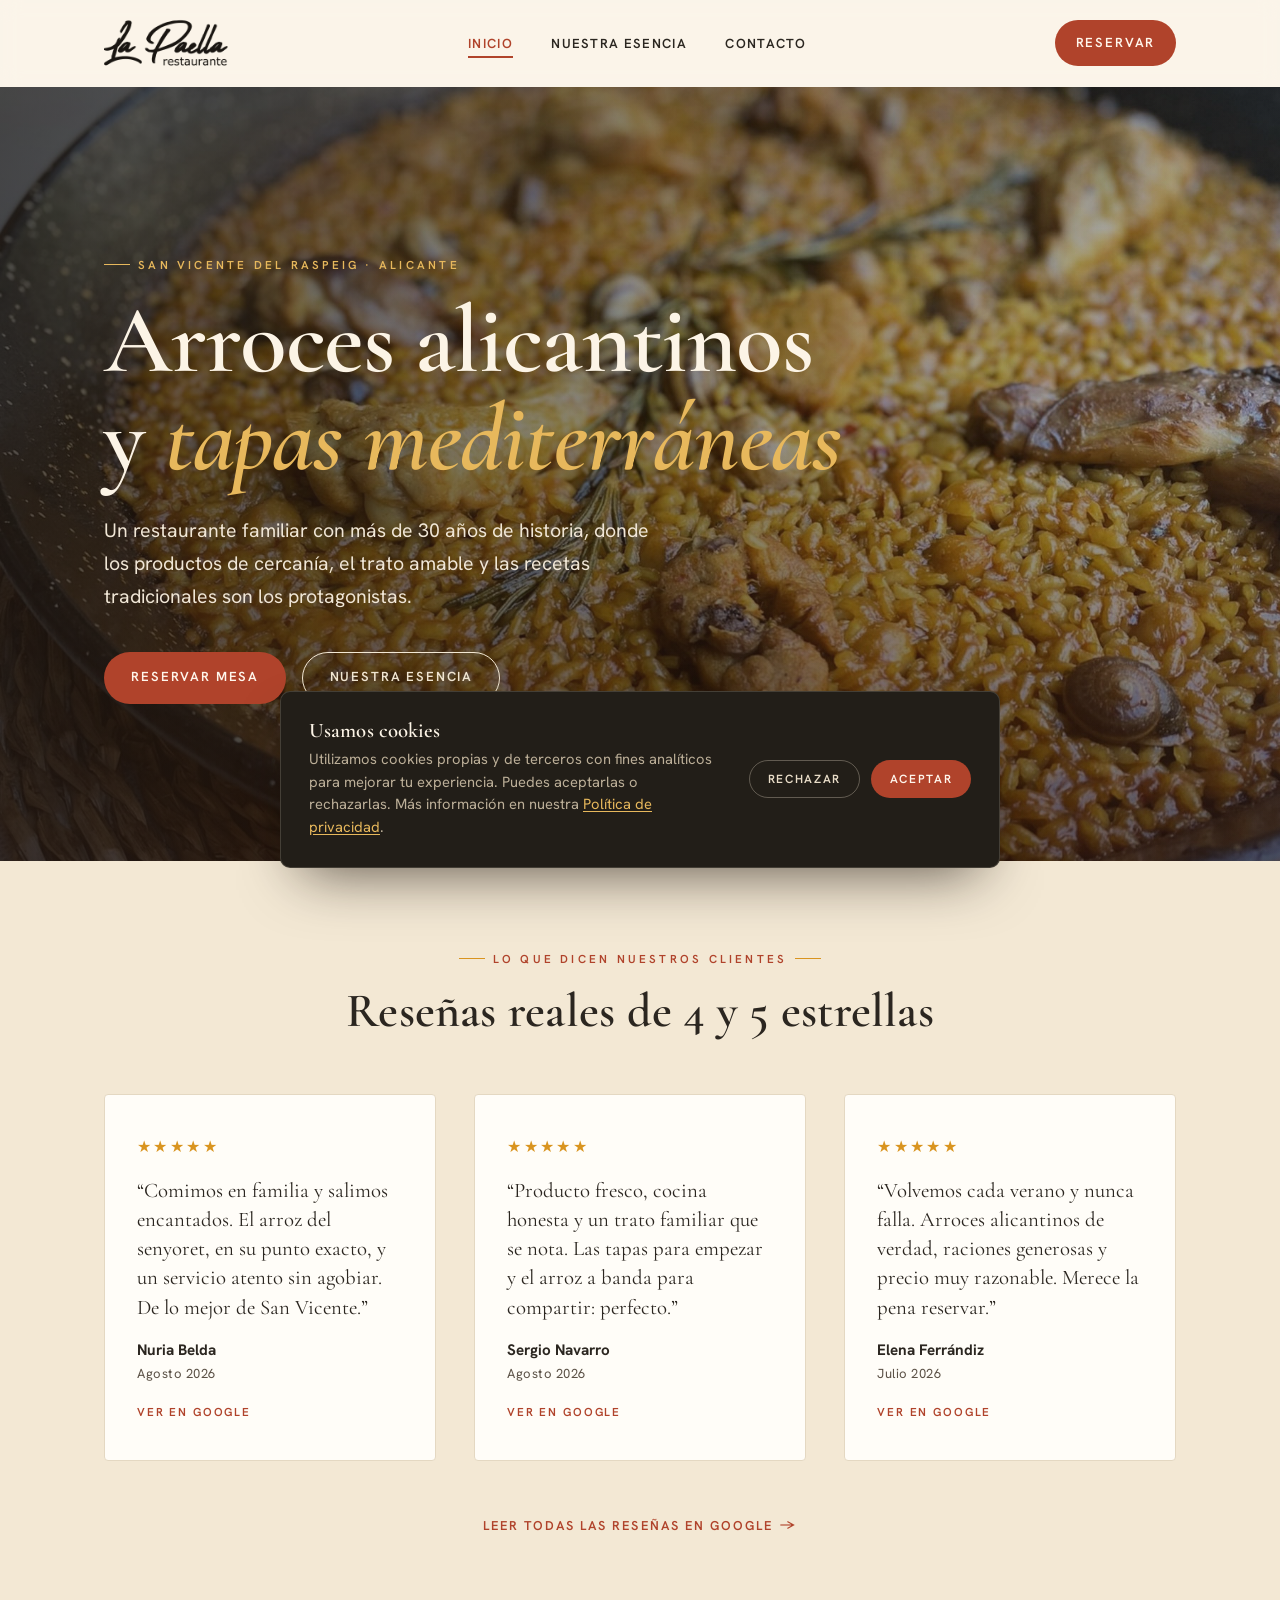
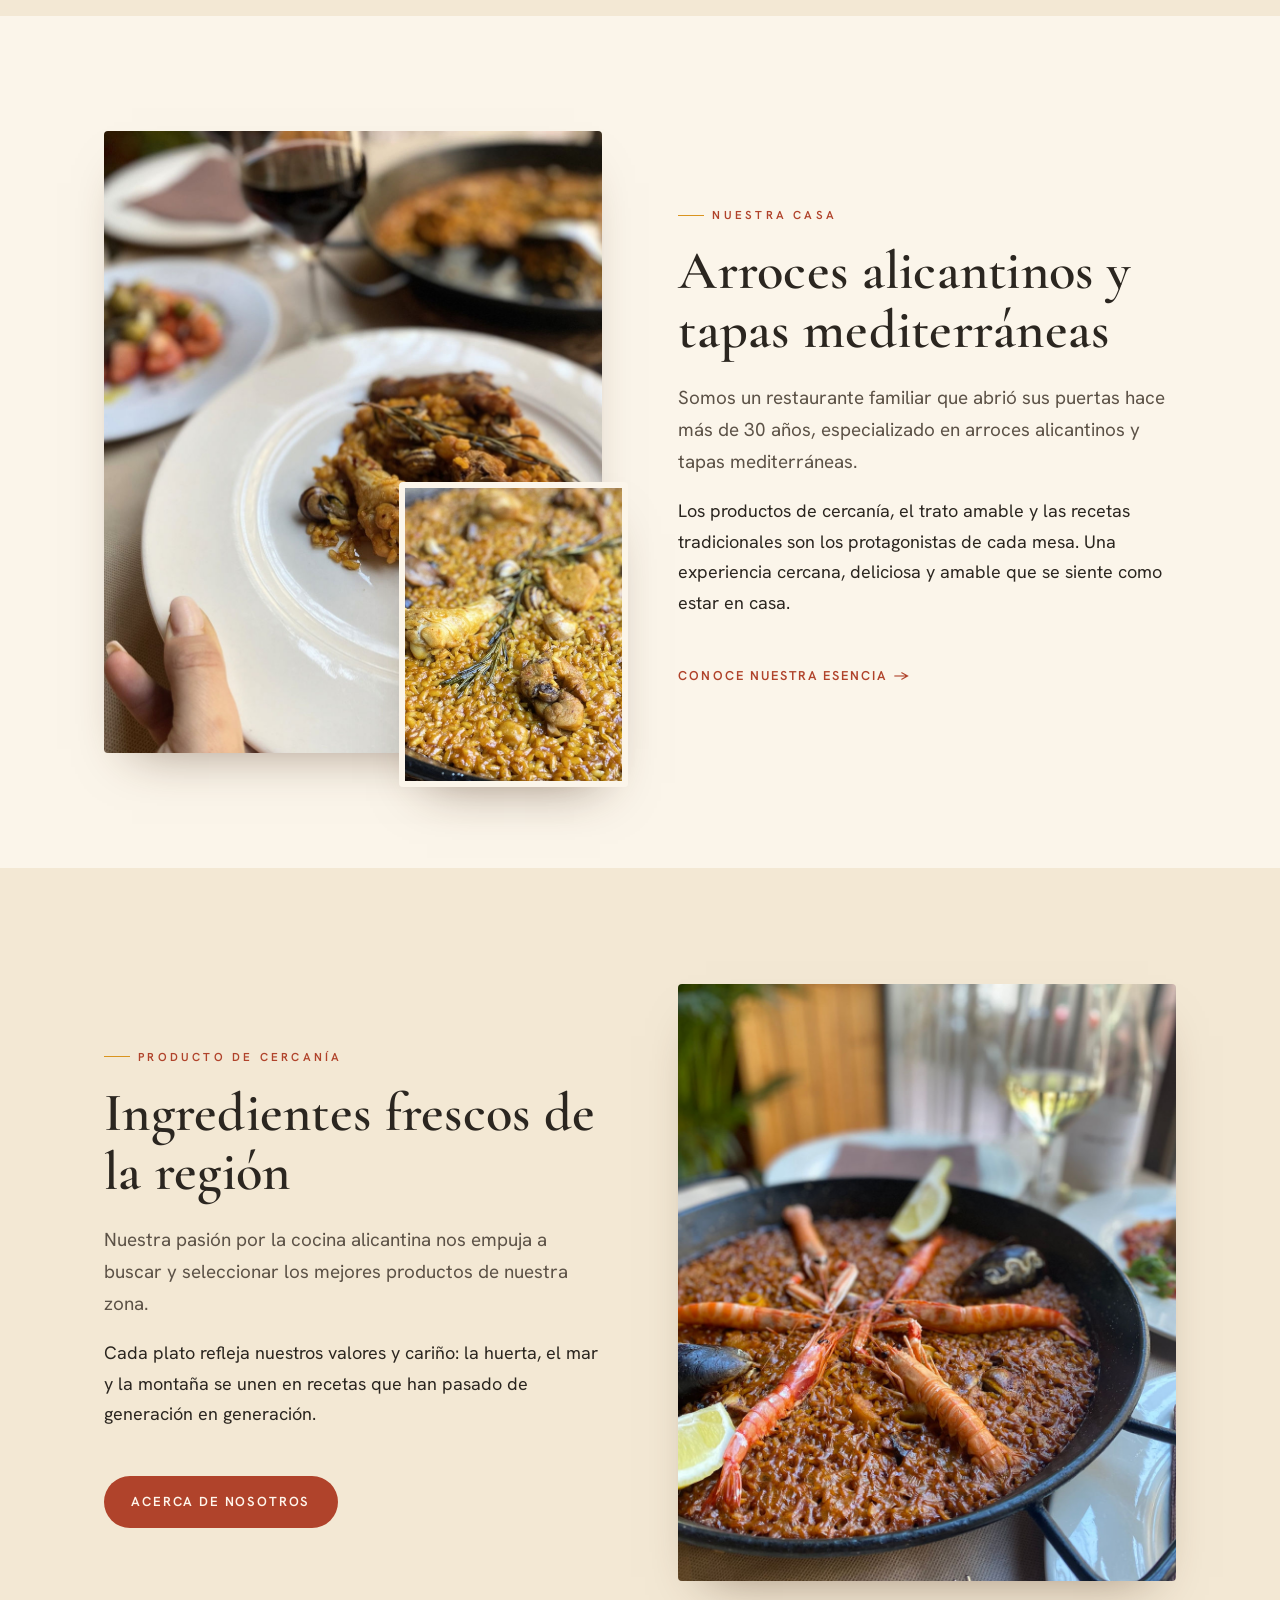
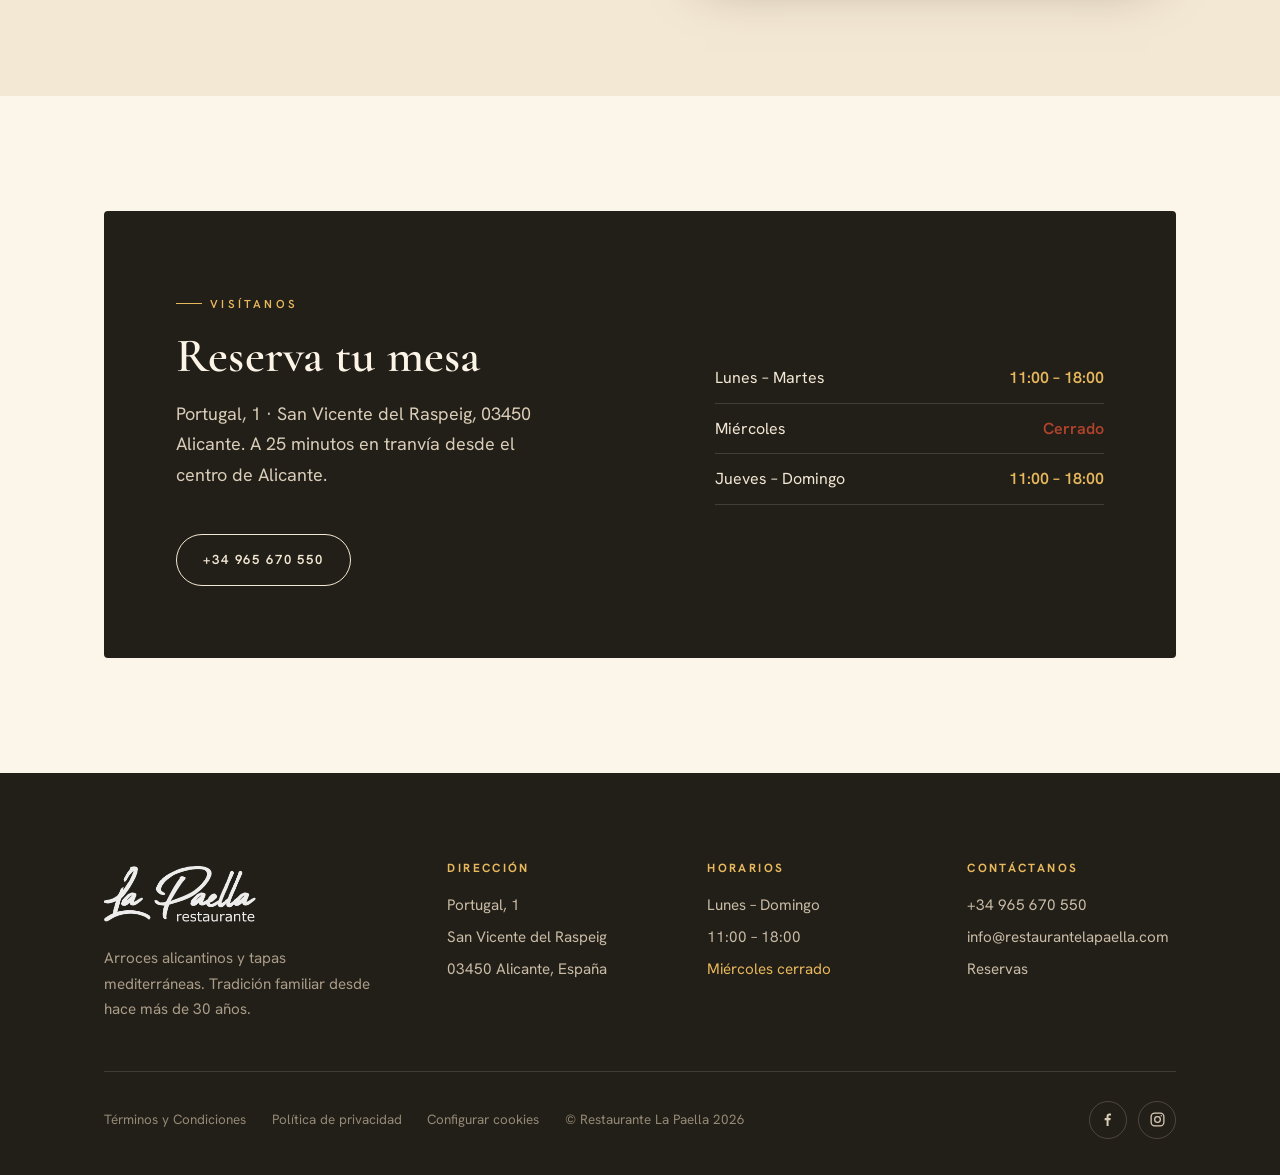
==== commit 8e2fac4f: "Add files via upload" ====
--- a/index.html
+++ b/index.html
@@ -182,20 +182,20 @@
     <div class="reviews-grid" data-reviews-grid data-reviews-max="3">
       <article class="review reveal">
         <div class="stars">★★★★★</div>
-        <blockquote>“El mejor arroz del senyoret que he probado en Alicante. Producto fresquísimo y un trato de diez. Volveremos seguro.”</blockquote>
-        <div class="who"><strong>Carmen Ribera</strong>Mayo 2026</div>
+        <blockquote>“Comimos en familia y salimos encantados. El arroz del senyoret, en su punto exacto, y un servicio atento sin agobiar. De lo mejor de San Vicente.”</blockquote>
+        <div class="who"><strong>Nuria Belda</strong>Agosto 2026</div>
         <a href="https://maps.app.goo.gl/wKK985CUQHAPB2dX6" target="_blank" rel="noopener">Ver en Google</a>
       </article>
       <article class="review reveal">
         <div class="stars">★★★★★</div>
-        <blockquote>“Comida casera y de calidad, raciones generosas y precio justo. El arroz a banda estaba espectacular. Muy recomendable.”</blockquote>
-        <div class="who"><strong>Pablo Esteve</strong>Mayo 2026</div>
+        <blockquote>“Producto fresco, cocina honesta y un trato familiar que se nota. Las tapas para empezar y el arroz a banda para compartir: perfecto.”</blockquote>
+        <div class="who"><strong>Sergio Navarro</strong>Agosto 2026</div>
         <a href="https://maps.app.goo.gl/SQvAb6a96hkcwhP96" target="_blank" rel="noopener">Ver en Google</a>
       </article>
       <article class="review reveal">
         <div class="stars">★★★★★</div>
-        <blockquote>“Fuimos en familia y todo perfecto: atención cercana, ambiente tranquilo y unos arroces alicantinos de auténtico lujo.”</blockquote>
-        <div class="who"><strong>Lucía Martínez</strong>Abril 2026</div>
+        <blockquote>“Volvemos cada verano y nunca falla. Arroces alicantinos de verdad, raciones generosas y precio muy razonable. Merece la pena reservar.”</blockquote>
+        <div class="who"><strong>Elena Ferrándiz</strong>Julio 2026</div>
         <a href="https://maps.app.goo.gl/NQoZ3rTGwEEcDpBf6" target="_blank" rel="noopener">Ver en Google</a>
       </article>
     </div>
